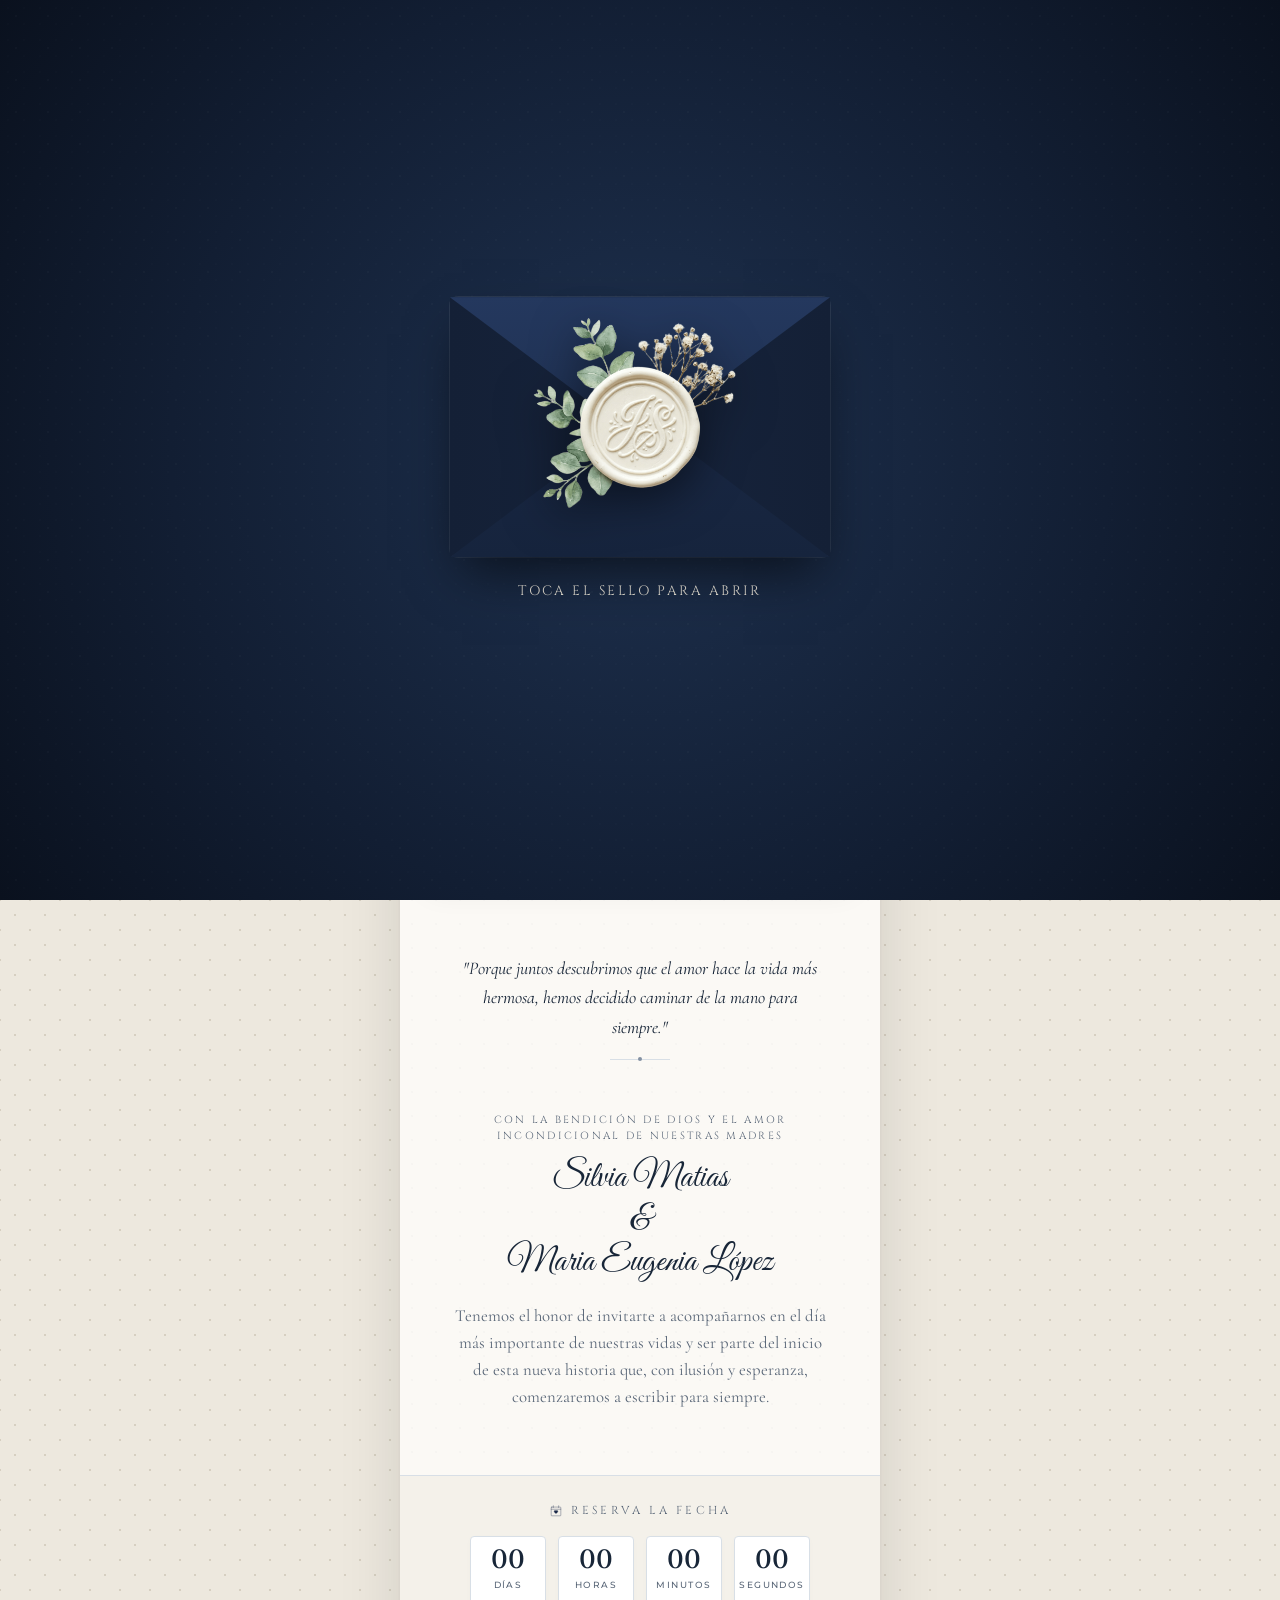
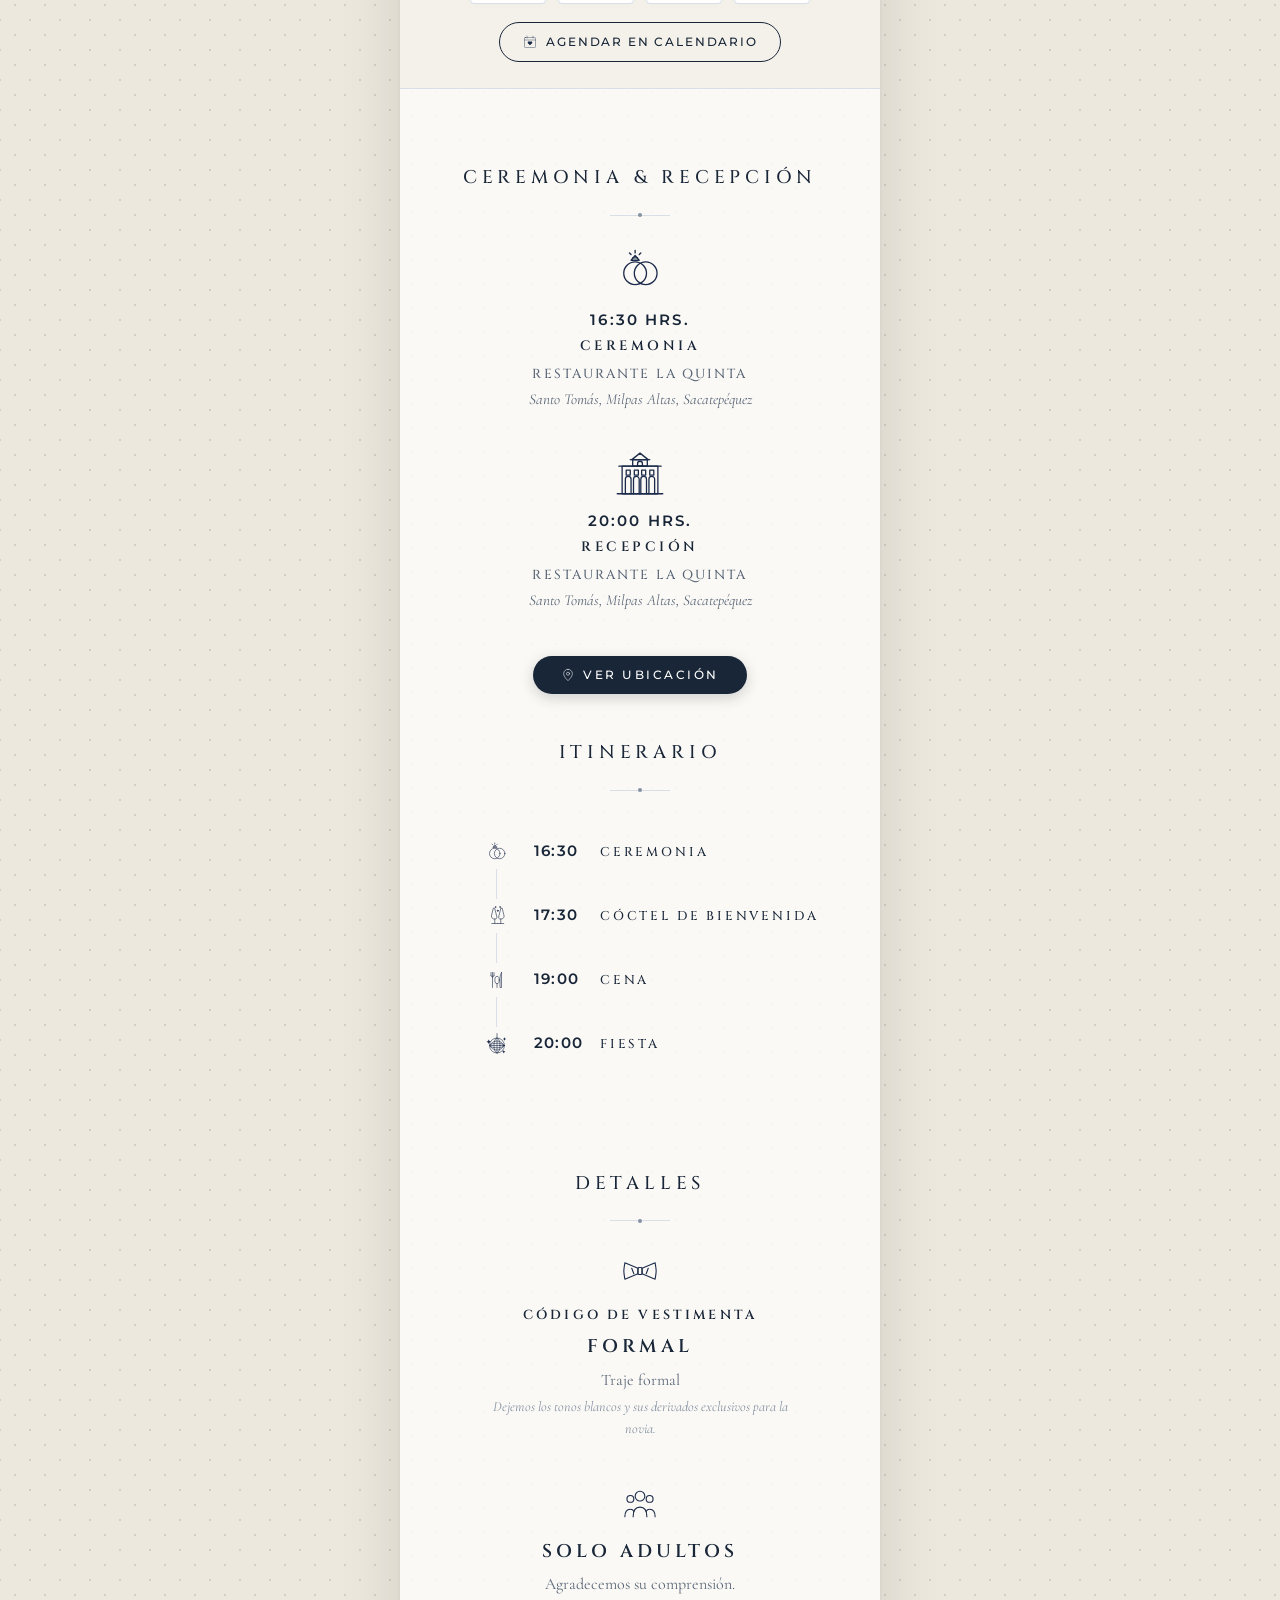
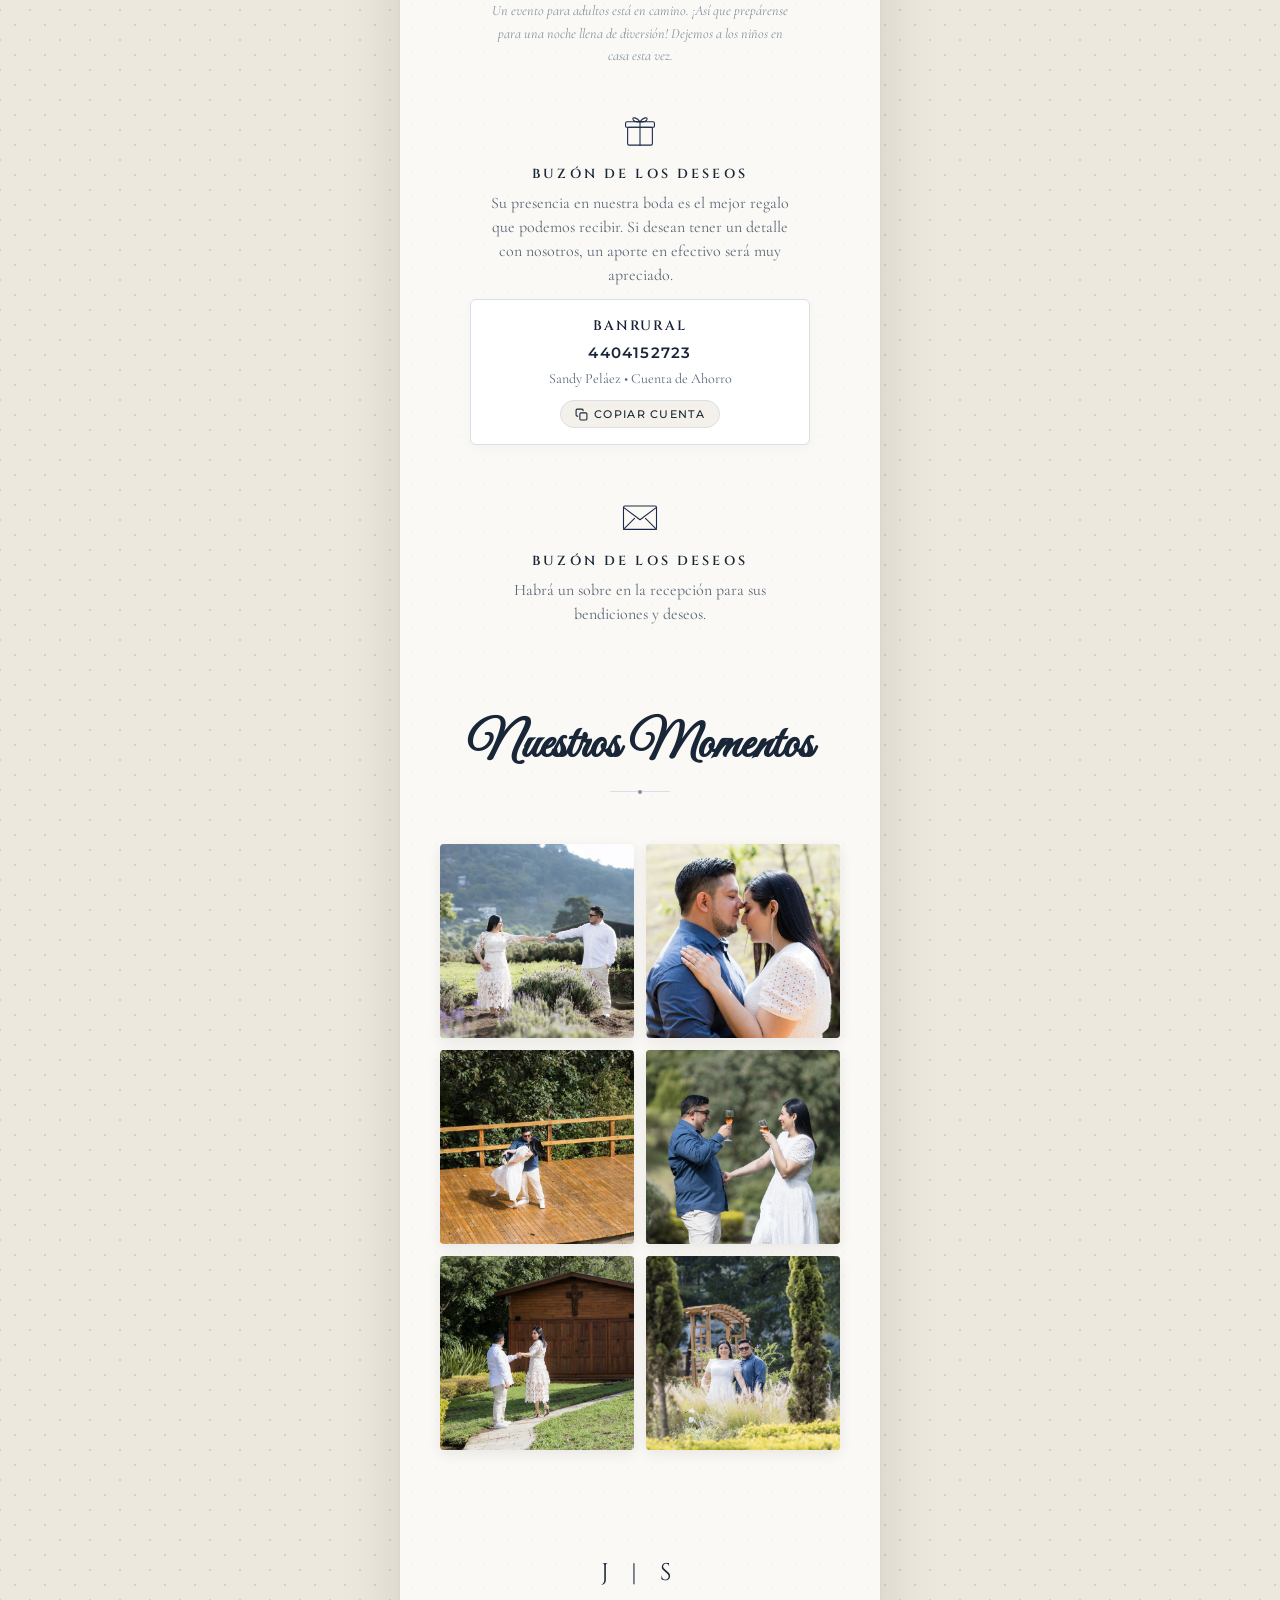
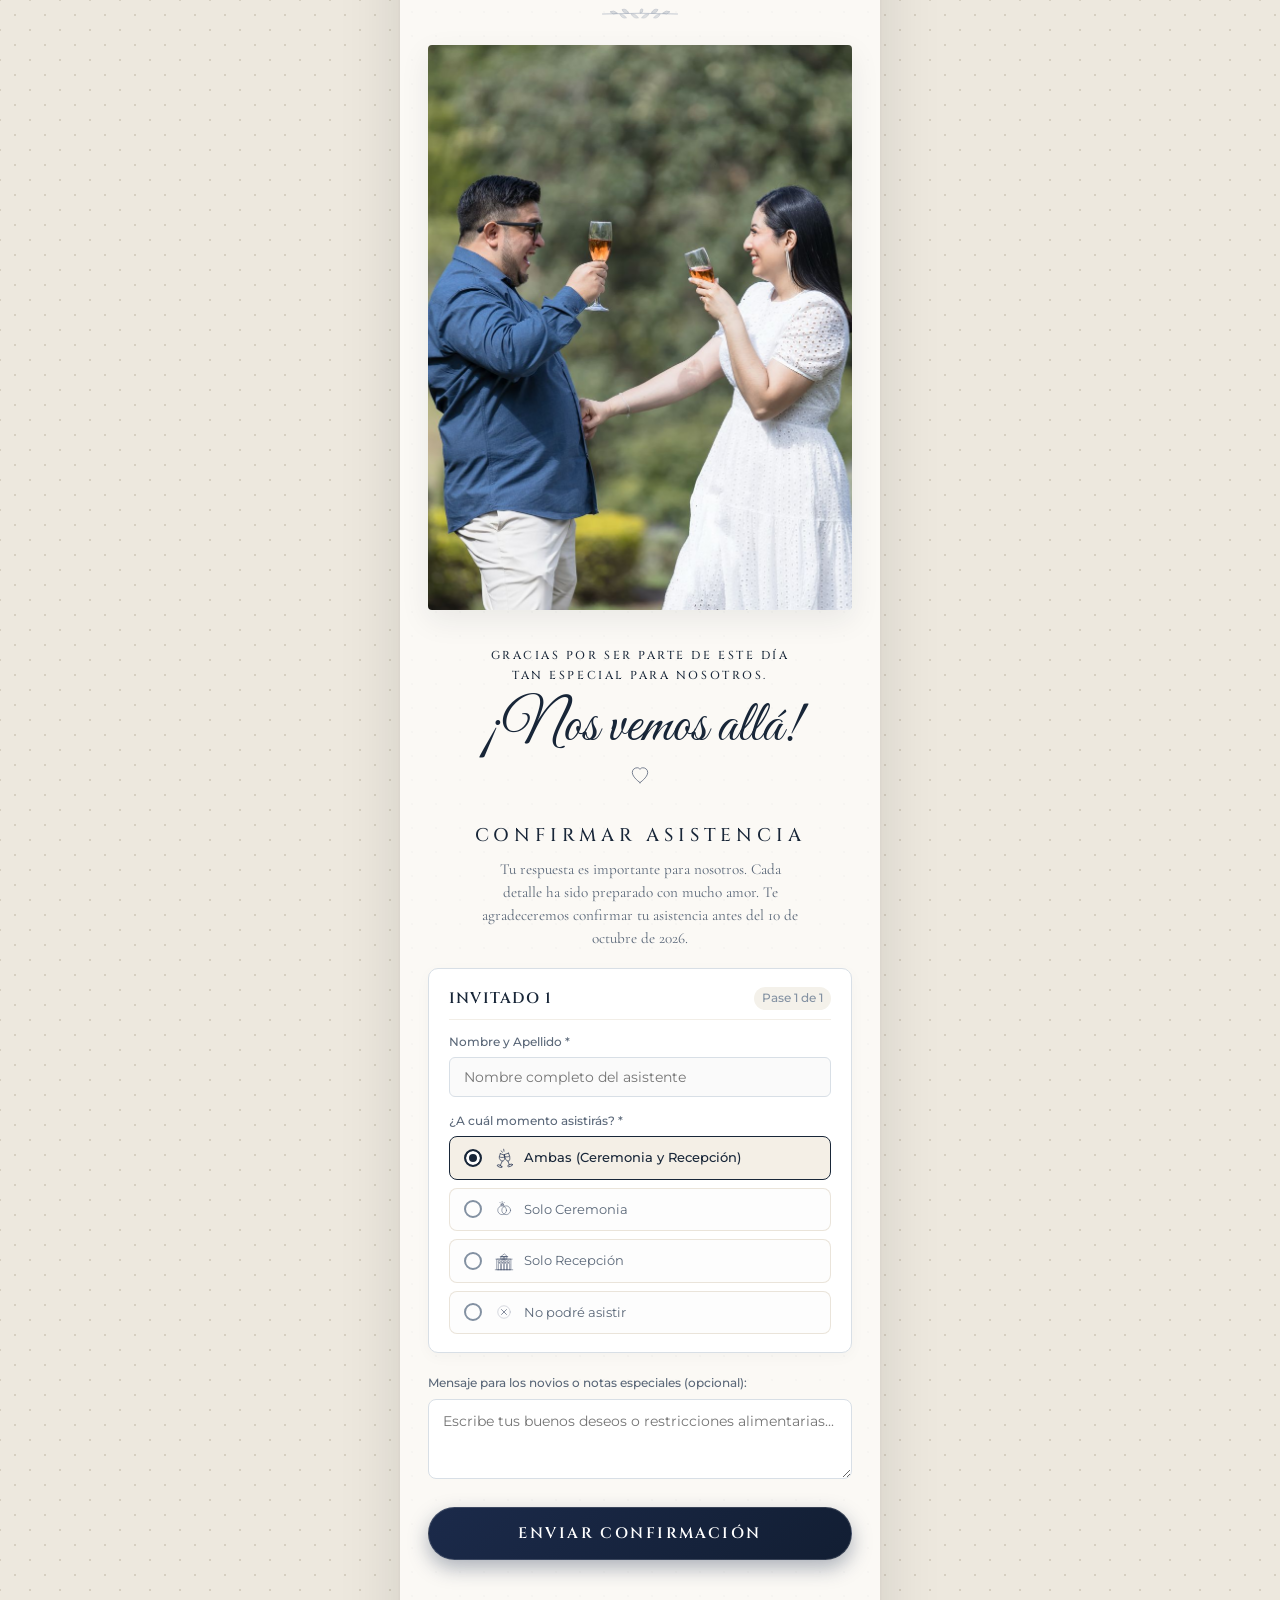
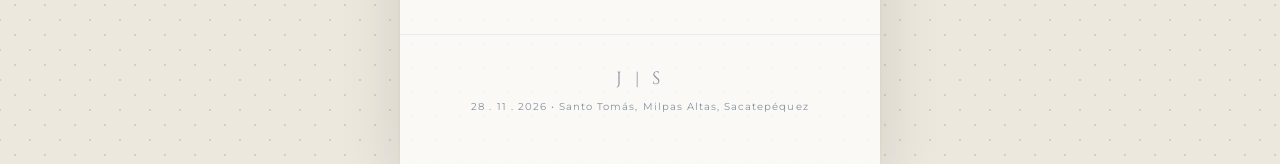
==== index.html @ 76ab0c18 "initial commit" ====
<!DOCTYPE html>
<html lang="es">
<head>
  <meta charset="UTF-8">
  <meta name="viewport" content="width=device-width, initial-scale=1.0, maximum-scale=1.0, user-scalable=no">
  <title id="pageTitle">Boda José & Sandy | 28 de Noviembre 2026</title>
  
  <!-- SEO & OpenGraph Meta Tags -->
  <meta name="description" content="Invitación de boda de José & Sandy. El comienzo de nuestro para siempre. 28 de Noviembre de 2026, Antigua Guatemala.">
  <meta property="og:title" content="Boda José & Sandy 💍">
  <meta property="og:description" content="Tenemos el honor de invitarte a celebrar nuestra boda. 28 de Noviembre de 2026.">
  <meta property="og:image" content="assets/images/couple-hero.jpg" id="ogImage">
  <meta property="og:type" content="website">

  <!-- Favicon -->
  <link rel="icon" href="data:image/svg+xml,<svg xmlns='http://www.w3.org/2000/svg' viewBox='0 0 100 100'><text y='.9em' font-size='90'>💍</text></svg>">

  <!-- Stylesheets -->
  <link rel="stylesheet" href="assets/css/envelope.css">
  <link rel="stylesheet" href="assets/css/style.css">
</head>
<body>

  <!-- =========================================================================
       EXPERIENCIA DE APERTURA: SOBRE DIGITAL Y SELLO DE LACRE INTERACTIVO
       ========================================================================= -->
  <aside id="envelopeOverlay" class="envelope-overlay" aria-label="Sobre digital de invitación" onclick="window.openWeddingEnvelope && window.openWeddingEnvelope(event)">
    <div class="envelope-bg-pattern"></div>
    <div class="envelope-wrapper">
      <div id="envelope" class="envelope" onclick="window.openWeddingEnvelope && window.openWeddingEnvelope(event)">
        <div class="envelope-top-flap"></div>
        <div class="envelope-bottom-flap"></div>
        <div class="envelope-left-flap"></div>
        <div class="envelope-right-flap"></div>

        <!-- Sello de Lacre Oficial "JS" con Follaje y Flores -->
        <button id="waxSealBtn" class="wax-seal-btn" title="Toca el sello para abrir" aria-label="Abrir invitación de boda" onclick="window.openWeddingEnvelope && window.openWeddingEnvelope(event)">
          <img src="assets/images/wax-seal-raw-nobg.png" alt="Sello de Lacre Oficial JS" width="240" height="240">
        </button>
      </div>

      <div class="envelope-hint" onclick="window.openWeddingEnvelope && window.openWeddingEnvelope(event)">
        <span>Toca el sello para abrir</span>
      </div>
    </div>
  </aside>

  <!-- =========================================================================
       CONTENEDOR PRINCIPAL DE LA INVITACIÓN (MOBILE-FIRST)
       ========================================================================= -->
  <main class="invitation-container" id="mainInvitation">

    <!-- Esquinas Botánicas Decorativas -->
    <img src="assets/icons/botanical-corner.svg" class="botanical-corner top-left" alt="" aria-hidden="true">
    <img src="assets/icons/botanical-corner.svg" class="botanical-corner top-right" alt="" aria-hidden="true">

    <!-- =======================================================================
         PANEL 1: PORTADA, NOVIOS Y FECHA (100% FIEL A REFERENCIA)
         ======================================================================= -->
    <header class="invitation-section section-hero">
      
      <!-- Monograma J | S -->
      <div class="monogram-header" id="monogramDisplay">J | S</div>
      
      <!-- Subtítulo Superior -->
      <p class="cover-subtitle" id="coverSubtitleDisplay">EL COMIENZO DE<br>NUESTRO PARA SIEMPRE</p>
      <div class="cover-line"></div>

      <!-- Nombres en Cursiva Marina -->
      <div class="couple-names-wrapper">
        <h1 class="couple-name" id="groomNameDisplay">José</h1>
        <span class="ampersand">&</span>
        <h1 class="couple-name" id="brideNameDisplay">Sandy</h1>
      </div>

      <!-- Texto Nos Casamos -->
      <h2 class="we-are-marrying" id="weAreMarryingDisplay">NOS CASAMOS</h2>

      <!-- Fecha Destacada -->
      <div class="date-block">
        <span class="date-day" id="dateDayDisplay">28</span>
        <span class="date-month" id="dateMonthDisplay">NOVIEMBRE</span>
        <span class="date-year" id="dateYearDisplay">2 0 2 6</span>
      </div>

      <!-- Divisor de Rama Botánica -->
      <img src="assets/icons/botanical-branch-horizontal.svg" class="botanical-branch-divider" alt="" aria-hidden="true">

      <!-- Fotografía de Portada de los Novios -->
      <div class="hero-photo-container">
        <img src="assets/images/couple-hero.jpg" alt="José y Sandy" class="hero-photo-img" id="heroPhoto">
      </div>
    </header>

    <!-- Frase Romántica & Bendición de Madres -->
    <section class="invitation-section quote-box">
      <p class="quote-text" id="openingQuoteDisplay">
        "Porque juntos descubrimos que el amor hace la vida más hermosa, hemos decidido caminar de la mano para siempre."
      </p>
      
      <div class="section-divider">
        <div class="section-divider-dot"></div>
      </div>

      <div class="blessing-section">
        <p class="blessing-intro" id="blessingIntroDisplay">CON LA BENDICIÓN DE DIOS Y EL AMOR INCONDICIONAL DE NUESTRAS MADRES</p>
        <p class="mothers-names" id="mothersDisplay">Silvia Matias<br>&<br>Maria Eugenia López</p>
        <p class="invitation-callout" id="invitationCalloutDisplay">
          Tenemos el honor de invitarte a acompañarnos en el día más importante de nuestras vidas y ser parte del inicio de esta nueva historia que, con ilusión y esperanza, comenzaremos a escribir para siempre.
        </p>
      </div>
    </section>

    <!-- Cuenta Regresiva & Reserva la Fecha -->
    <section class="countdown-container" aria-label="Cuenta regresiva para la boda">
      <div class="countdown-title">
        <img src="assets/icons/calendar.svg" alt="" style="width: 14px; height: 14px;">
        RESERVA LA FECHA
      </div>

      <div class="countdown-grid">
        <div class="countdown-box">
          <span class="countdown-num" id="daysNum">00</span>
          <span class="countdown-label">DÍAS</span>
        </div>
        <div class="countdown-box">
          <span class="countdown-num" id="hoursNum">00</span>
          <span class="countdown-label">HORAS</span>
        </div>
        <div class="countdown-box">
          <span class="countdown-num" id="minsNum">00</span>
          <span class="countdown-label">MINUTOS</span>
        </div>
        <div class="countdown-box">
          <span class="countdown-num" id="secsNum">00</span>
          <span class="countdown-label">SEGUNDOS</span>
        </div>
      </div>

      <!-- Botón para agendar en Google Calendar -->
      <a href="#" id="btnGoogleCalendar" class="btn-calendar" title="Agendar en Google Calendar">
        <img src="assets/icons/calendar.svg" alt=""> AGENDAR EN CALENDARIO
      </a>
    </section>

    <!-- =======================================================================
         PANEL 2: CEREMONIA, RECEPCIÓN E ITINERARIO
         ======================================================================= -->
    <section class="invitation-section" id="ceremonia-recepcion">
      <h2 class="section-title">CEREMONIA & RECEPCIÓN</h2>
      <div class="section-divider">
        <div class="section-divider-dot"></div>
      </div>

      <!-- Bloque Ceremonia -->
      <div class="venue-card">
        <div class="venue-icon-wrapper">
          <img src="assets/icons/rings.svg" alt="Anillos de boda">
        </div>
        <div class="venue-time" id="ceremonyTimeDisplay">15:30 HRS.</div>
        <div class="venue-title">CEREMONIA</div>
        <div class="venue-name" id="ceremonyVenueDisplay">IGLESIA SAN JUAN BAUTISTA</div>
        <div class="venue-city" id="ceremonyCityDisplay">Antigua Guatemala</div>
      </div>

      <!-- Bloque Recepción -->
      <div class="venue-card">
        <div class="venue-icon-wrapper">
          <img src="assets/icons/hacienda.svg" alt="Icono Hacienda">
        </div>
        <div class="venue-time" id="receptionTimeDisplay">20:00 HRS.</div>
        <div class="venue-title">RECEPCIÓN</div>
        <div class="venue-name" id="receptionVenueDisplay">HACIENDA SANTO TOMÁS</div>
        <div class="venue-city" id="receptionCityDisplay">Santo Tomás, Milpas Altas, Sacatepéquez</div>
      </div>

      <!-- Botón Ver Ubicación (Abre selector Waze / Google Maps / Apple Maps) -->
      <button id="btnVerUbicacion" class="btn-pill-navy">
        <svg viewBox="0 0 64 64" fill="none" stroke="currentColor" stroke-width="2.5" stroke-linecap="round" stroke-linejoin="round">
          <path d="M32 6 C20.95 6 12 14.95 12 26 C12 39.5 32 58 32 58 C32 58 52 39.5 52 26 C52 14.95 43.05 6 32 6 Z"/>
          <circle cx="32" cy="26" r="7"/>
        </svg>
        VER UBICACIÓN
      </button>

      <!-- Subsección Itinerario -->
      <h2 class="section-title">ITINERARIO</h2>
      <div class="section-divider">
        <div class="section-divider-dot"></div>
      </div>

      <!-- Línea de tiempo vertical -->
      <div class="timeline-container" id="timelineContainer">
        <div class="timeline-line"></div>

        <div class="timeline-item">
          <div class="timeline-icon-box">
            <img src="assets/icons/rings.svg" alt="Anillos">
          </div>
          <div class="timeline-content">
            <span class="timeline-time">15:30</span>
            <span class="timeline-title">CEREMONIA</span>
          </div>
        </div>

        <div class="timeline-item">
          <div class="timeline-icon-box">
            <img src="assets/icons/cocktail.svg" alt="Cóctel">
          </div>
          <div class="timeline-content">
            <span class="timeline-time">17:00</span>
            <span class="timeline-title">CÓCTEL DE BIENVENIDA</span>
          </div>
        </div>

        <div class="timeline-item">
          <div class="timeline-icon-box">
            <img src="assets/icons/dinner.svg" alt="Cena">
          </div>
          <div class="timeline-content">
            <span class="timeline-time">20:00</span>
            <span class="timeline-title">CENA</span>
          </div>
        </div>

        <div class="timeline-item">
          <div class="timeline-icon-box">
            <img src="assets/icons/celebration.svg" alt="Celebración">
          </div>
          <div class="timeline-content">
            <span class="timeline-time">23:00</span>
            <span class="timeline-title">CELEBRACIÓN</span>
          </div>
        </div>
      </div>
    </section>

    <!-- =======================================================================
         PANEL 3: DETALLES DEL EVENTO (DRESS CODE, REGALOS, CUENTAS)
         ======================================================================= -->
    <section class="invitation-section" id="detalles">
      <h2 class="section-title">DETALLES</h2>
      <div class="section-divider">
        <div class="section-divider-dot"></div>
      </div>

      <!-- Código de Vestimenta -->
      <div class="detail-item">
        <div class="detail-icon-box">
          <img src="assets/icons/bowtie.svg" alt="Corbatín">
        </div>
        <div class="detail-title">CÓDIGO DE VESTIMENTA</div>
        <div class="detail-highlight" id="dressCodeTypeDisplay">FORMAL</div>
        <div class="detail-text" id="dressCodeSubtitleDisplay">Traje formal</div>
        <div class="detail-note" id="dressCodeNoteDisplay">Dejemos los tonos blancos y sus derivados exclusivos para la novia.</div>
      </div>

      <!-- Regla de Adultos -->
      <div class="detail-item">
        <div class="detail-icon-box">
          <img src="assets/icons/adults.svg" alt="Adultos">
        </div>
        <div class="detail-highlight" id="adultsTitleDisplay">ADULTOS SOLAMENTE</div>
        <div class="detail-text" id="adultsSubtitleDisplay">Agradecemos su comprensión.</div>
        <div class="detail-note" id="adultsNoteDisplay">Un evento para adultos está en camino. ¡Así que prepárense para una noche llena de diversión! Dejemos a los niños en casa esta vez.</div>
      </div>

      <!-- Mesa de Regalos / Lluvia de Sobres -->
      <div class="detail-item">
        <div class="detail-icon-box">
          <img src="assets/icons/gift.svg" alt="Regalo">
        </div>
        <div class="detail-title" id="giftsTitleDisplay">MESA DE REGALOS</div>
        <div class="detail-text" id="giftsDescDisplay">
          Su presencia es el mejor regalo, pero si desean tener un detalle con nosotros, agradeceremos su contribución a nuestra mesa de regalos o transferencia bancaria:
        </div>

        <!-- Cuentas Bancarias con Botón 1-Clic Copiar -->
        <div class="bank-cards-grid" id="bankCardsGrid">
          <!-- Banrural -->
          <div class="bank-card">
            <div class="bank-name">BANRURAL</div>
            <div class="bank-account-num">4404152723</div>
            <div class="bank-holder">Sandy Peláez • Cuenta de Ahorro</div>
            <button class="btn-copy-account" data-account="4404152723">
              <svg viewBox="0 0 24 24" fill="none" stroke="currentColor" stroke-width="2" stroke-linecap="round" stroke-linejoin="round">
                <rect x="9" y="9" width="13" height="13" rx="2" ry="2"></rect>
                <path d="M5 15H4a2 2 0 0 1-2-2V4a2 2 0 0 1 2-2h9a2 2 0 0 1 2 2v1"></path>
              </svg>
              Copiar Cuenta
            </button>
          </div>

          <!-- Banco Industrial -->
          <div class="bank-card">
            <div class="bank-name">BANCO INDUSTRIAL</div>
            <div class="bank-account-num">123-456789-0</div>
            <div class="bank-holder">José Alberto Herrera • Cuenta Monetaria</div>
            <button class="btn-copy-account" data-account="1234567890">
              <svg viewBox="0 0 24 24" fill="none" stroke="currentColor" stroke-width="2" stroke-linecap="round" stroke-linejoin="round">
                <rect x="9" y="9" width="13" height="13" rx="2" ry="2"></rect>
                <path d="M5 15H4a2 2 0 0 1-2-2V4a2 2 0 0 1 2-2h9a2 2 0 0 1 2 2v1"></path>
              </svg>
              Copiar Cuenta
            </button>
          </div>
        </div>
      </div>

      <!-- Sobre de Deseos -->
      <div class="detail-item" style="margin-top: 10px;">
        <div class="detail-icon-box">
          <img src="assets/icons/envelope.svg" alt="Sobre">
        </div>
        <div class="detail-title" id="wishesTitleDisplay">SOBRE DE DESEOS</div>
        <div class="detail-text" id="wishesDescDisplay">Habrá un sobre en recepción para sus bendiciones y deseos.</div>
      </div>
    </section>

    <!-- =======================================================================
         GALERÍA DE FOTOS ("NUESTROS MOMENTOS")
         ======================================================================= -->
    <section class="invitation-section gallery-section">
      <h2 class="gallery-title-script">Nuestros Momentos</h2>
      <div class="section-divider">
        <div class="section-divider-dot"></div>
      </div>

      <!-- Grid de Galería -->
      <div class="gallery-grid" id="galleryGrid">
        <div class="gallery-item">
          <img src="assets/images/gallery-1.jpg" alt="Anillos de boda" data-caption="Nuestra promesa de amor">
        </div>
        <div class="gallery-item">
          <img src="assets/images/gallery-2.jpg" alt="Momentos felices" data-caption="Caminando juntos siempre">
        </div>
      </div>
    </section>

    <!-- =======================================================================
         PANEL 4: FOTO FINAL, CIERRE & CONFIRMACIÓN (RSVP)
         ======================================================================= -->
    <section class="invitation-section" id="confirmacion">
      
      <!-- Monograma Cierre -->
      <div class="closing-monogram" id="closingMonogramDisplay">J | S</div>
      <img src="assets/icons/botanical-branch-horizontal.svg" class="botanical-branch-divider" alt="" aria-hidden="true" style="margin-top: 4px; margin-bottom: 20px;">

      <!-- Fotografía de los Novios Caminando -->
      <div class="closing-photo-container">
        <img src="assets/images/couple-closing.jpg" alt="José & Sandy de la mano" class="closing-photo-img" id="closingPhoto">
      </div>

      <!-- Texto de Agradecimiento -->
      <p class="closing-thanks-text" id="closingThanksDisplay">
        GRACIAS POR SER PARTE DE ESTE DÍA TAN ESPECIAL PARA NOSOTROS.
      </p>

      <!-- Frase ¡Nos vemos allí! en script -->
      <div class="see-you-there-script" id="seeYouThereDisplay">¡Nos vemos allí!</div>

      <!-- Corazón sutil -->
      <img src="assets/icons/heart.svg" class="closing-heart" alt="Corazón" aria-hidden="true">

      <!-- Badge de Pases Asignados (si la URL contiene ?pases=X) -->
      <div id="passesBadgeBox" class="passes-badge-container" style="display: none;">
        <div class="passes-badge-pill" id="passesDisplay">INVITACIÓN PARA 2 PERSONAS</div>
      </div>

      <!-- Título de Confirmación -->
      <h2 class="section-title" style="margin-bottom: 8px;">CONFIRMAR ASISTENCIA</h2>
      <p class="detail-text" id="rsvpSubtitleDisplay" style="margin-bottom: 18px; font-size: 0.95rem;">
        Te agradeceremos confirmar tu asistencia antes del <strong>10 de octubre de 2026</strong>.
      </p>

      <!-- Formulario Dinámico de Confirmación (RSVP) -->
      <form id="rsvpForm" class="rsvp-form" novalidate>
        
        <!-- Lista dinámica de asistentes por pase -->
        <div id="rsvpAttendeesContainer" class="rsvp-attendees-container">
          <!-- Se llena dinámicamente con app.js -->
        </div>

        <!-- Campo opcional de mensaje / notas especiales -->
        <div class="rsvp-field-group">
          <label for="rsvpMessageInput" class="rsvp-field-label">Mensaje para los novios o notas especiales (opcional):</label>
          <textarea id="rsvpMessageInput" class="rsvp-textarea" rows="3" placeholder="Escribe tus buenos deseos o restricciones alimentarias..."></textarea>
        </div>

        <!-- Botón de Envío -->
        <button type="submit" id="btnSubmitRsvp" class="btn-submit-rsvp">
          <span class="btn-text">ENVIAR CONFIRMACIÓN</span>
          <span class="btn-spinner" style="display: none;">
            <svg class="spinner-icon" viewBox="0 0 24 24" fill="none" stroke="currentColor" stroke-width="3" stroke-linecap="round"><circle cx="12" cy="12" r="10" stroke-dasharray="32"/></svg>
            Enviando...
          </span>
        </button>

        <!-- Feedback / Estado de Confirmación -->
        <div id="rsvpStatusAlert" class="rsvp-status-alert" style="display: none;"></div>
      </form>
    </section>

    <!-- Pie de Página -->
    <footer class="invitation-footer">
      <div class="footer-monogram" id="footerMonogram">J | S</div>
      <p class="footer-credits" id="footerCredits">28 . 11 . 2026 • ANTIGUA GUATEMALA</p>
    </footer>

    <!-- Esquinas Botánicas Inferiores -->
    <img src="assets/icons/botanical-corner.svg" class="botanical-corner bottom-left" alt="" aria-hidden="true">
    <img src="assets/icons/botanical-corner.svg" class="botanical-corner bottom-right" alt="" aria-hidden="true">
  </main>

  <!-- =========================================================================
       BOTÓN FLOTANTE DE MÚSICA AMBIENTAL
       ========================================================================= -->
  <button id="floatingMusicBtn" class="floating-music-control" title="Música ambiental" aria-label="Controlar música de fondo">
    <svg viewBox="0 0 24 24" fill="none" stroke="currentColor" stroke-width="2" stroke-linecap="round" stroke-linejoin="round">
      <path d="M9 18V5l12-2v13"></path>
      <circle cx="6" cy="18" r="3"></circle>
      <circle cx="18" cy="16" r="3"></circle>
    </svg>
  </button>

  <!-- =========================================================================
       MODAL DE UBICACIÓN (WAZE / GOOGLE MAPS / APPLE MAPS)
       ========================================================================= -->
  <div id="locationModal" class="modal-overlay" aria-hidden="true" role="dialog">
    <div class="modal-card">
      <button class="modal-close-btn" id="modalCloseBtn" aria-label="Cerrar modal">&times;</button>
      <h3 class="modal-title">CÓMO LLEGAR</h3>
      <p class="modal-subtitle" id="modalLocationSubtitle">Hacienda Santo Tomás, Milpas Altas</p>
      
      <div class="map-options-list">
        <a href="https://waze.com/ul?q=Hacienda+Santo+Tomas+Milpas+Altas+Sacatepequez&navigate=yes" target="_blank" rel="noopener noreferrer" id="modalWazeBtn" class="btn-map-option">
          <img src="assets/icons/waze.svg" alt="Waze">
          <span>Abrir en Waze</span>
        </a>
        <a href="https://maps.google.com/?q=Hacienda+Santo+Tomas+Milpas+Altas" target="_blank" rel="noopener noreferrer" id="modalGoogleBtn" class="btn-map-option">
          <img src="assets/icons/google-maps.svg" alt="Google Maps">
          <span>Abrir en Google Maps</span>
        </a>
        <a href="https://maps.apple.com/?q=Hacienda+Santo+Tomas+Milpas+Altas" target="_blank" rel="noopener noreferrer" id="modalAppleBtn" class="btn-map-option">
          <img src="assets/icons/map-pin.svg" alt="Apple Maps">
          <span>Abrir en Apple Maps</span>
        </a>
      </div>
    </div>
  </div>

  <!-- =========================================================================
       MODAL LIGHTBOX PARA FOTOS
       ========================================================================= -->
  <div id="galleryLightbox" class="lightbox-overlay" aria-hidden="true" role="dialog">
    <button class="lightbox-close" id="lightboxClose" aria-label="Cerrar foto">&times;</button>
    <div class="lightbox-img-wrapper">
      <img src="" alt="" id="lightboxImg" class="lightbox-img">
      <p id="lightboxCaption" class="lightbox-caption"></p>
    </div>
  </div>

  <!-- Standard Script Tag -->
  <script src="assets/js/app.js"></script>
</body>
</html>
---- assets/css/envelope.css ----
/* ==========================================================================
   ENVELOPE OPENING EXPERIENCE & WAX SEAL ANIMATION
   ========================================================================== */

.envelope-overlay {
  position: fixed;
  top: 0;
  left: 0;
  width: 100vw;
  height: 100vh;
  height: 100dvh;
  background: radial-gradient(circle at center, #1e314f 0%, #121e33 60%, #0a111e 100%);
  z-index: 9999;
  display: flex;
  flex-direction: column;
  align-items: center;
  justify-content: center;
  padding: 20px;
  box-sizing: border-box;
  transition: opacity 0.9s cubic-bezier(0.4, 0, 0.2, 1), visibility 0.9s ease;
  overflow: hidden;
}

.envelope-overlay.opened {
  opacity: 0;
  visibility: hidden;
  pointer-events: none;
}

/* Background subtle luxury particles or botanical shadows */
.envelope-bg-pattern {
  position: absolute;
  width: 100%;
  height: 100%;
  background-image: 
    radial-gradient(rgba(255, 255, 255, 0.04) 1px, transparent 1px),
    radial-gradient(rgba(255, 255, 255, 0.02) 1px, transparent 1px);
  background-size: 32px 32px, 16px 16px;
  background-position: 0 0, 16px 16px;
  opacity: 0.6;
  pointer-events: none;
}

/* Envelope Body */
.envelope-wrapper {
  position: relative;
  width: 100%;
  max-width: 380px;
  height: 480px;
  perspective: 1200px;
  display: flex;
  flex-direction: column;
  align-items: center;
  justify-content: center;
}

.envelope {
  position: relative;
  width: 100%;
  height: 260px;
  background: linear-gradient(145deg, #1b2a4a, #131f36);
  border-radius: 8px;
  box-shadow: 
    0 25px 50px -12px rgba(0, 0, 0, 0.6),
    0 0 0 1px rgba(255, 255, 255, 0.08);
  display: flex;
  align-items: center;
  justify-content: center;
  transition: transform 0.8s cubic-bezier(0.34, 1.56, 0.64, 1);
}

/* Envelope Flaps (Triangle folds) */
.envelope-top-flap,
.envelope-bottom-flap,
.envelope-left-flap,
.envelope-right-flap {
  pointer-events: none;
}

.envelope-top-flap {
  position: absolute;
  top: 0;
  left: 0;
  width: 100%;
  height: 100%;
  clip-path: polygon(0 0, 50% 55%, 100% 0);
  background: linear-gradient(180deg, #24385e 0%, #1a2a47 100%);
  transform-origin: top center;
  transition: transform 0.8s cubic-bezier(0.4, 0, 0.2, 1);
  z-index: 4;
  box-shadow: 0 4px 15px rgba(0, 0, 0, 0.2);
}

.envelope-bottom-flap {
  position: absolute;
  bottom: 0;
  left: 0;
  width: 100%;
  height: 100%;
  clip-path: polygon(0 100%, 50% 45%, 100% 100%);
  background: linear-gradient(0deg, #16243d 0%, #1c2b4a 100%);
  z-index: 3;
}

.envelope-left-flap {
  position: absolute;
  top: 0;
  left: 0;
  width: 100%;
  height: 100%;
  clip-path: polygon(0 0, 50% 50%, 0 100%);
  background: linear-gradient(90deg, #142036 0%, #192742 100%);
  z-index: 2;
}

.envelope-right-flap {
  position: absolute;
  top: 0;
  right: 0;
  width: 100%;
  height: 100%;
  clip-path: polygon(100% 0, 50% 50%, 100% 100%);
  background: linear-gradient(270deg, #142036 0%, #192742 100%);
  z-index: 2;
}

/* Wax Seal Button with Official Monogram (Unclipped & Pure Transparent Background) */
.wax-seal-btn {
  position: absolute;
  top: 50%;
  left: 50%;
  transform: translate(-50%, -50%);
  z-index: 20;
  width: 270px;
  height: 270px;
  max-width: 88vw;
  max-height: 88vw;
  background: none;
  border: none;
  padding: 0;
  cursor: pointer;
  outline: none;
  pointer-events: auto;
  transition: transform 0.35s cubic-bezier(0.34, 1.56, 0.64, 1), filter 0.35s ease;
  -webkit-tap-highlight-color: transparent;
  animation: sealPulse 3s ease-in-out infinite;
  display: flex;
  align-items: center;
  justify-content: center;
}

.wax-seal-btn:hover {
  transform: translate(-50%, -50%) scale(1.05);
  filter: brightness(1.03);
}

.wax-seal-btn:active {
  transform: translate(-50%, -50%) scale(0.96);
}

.wax-seal-btn img {
  width: 100%;
  height: 100%;
  object-fit: contain;
  filter: drop-shadow(0 12px 22px rgba(0, 0, 0, 0.5));
  display: block;
}

/* Floating helper hint */
.envelope-hint {
  margin-top: 24px;
  text-align: center;
  color: #e4ddcf;
  font-family: 'Cinzel', 'Cormorant Garamond', 'Playfair Display', serif;
  font-size: 0.85rem;
  letter-spacing: 0.18em;
  text-transform: uppercase;
  opacity: 0.9;
  animation: fadeInOut 2.4s ease-in-out infinite;
  display: flex;
  flex-direction: column;
  align-items: center;
  gap: 8px;
  cursor: pointer;
}

.envelope-hint .guest-welcome {
  font-family: 'Montserrat', sans-serif;
  font-size: 0.8rem;
  color: #c5d3e8;
  letter-spacing: 0.08em;
  font-weight: 300;
  text-transform: none;
}

.envelope-hint .guest-name-badge {
  color: #ffffff;
  font-weight: 600;
  font-size: 0.95rem;
  font-family: 'Playfair Display', 'Cormorant Garamond', serif;
  display: block;
  margin-bottom: 4px;
}

/* Animations */
@keyframes sealPulse {
  0% {
    transform: translate(-50%, -50%) scale(1);
  }
  50% {
    transform: translate(-50%, -50%) scale(1.045);
  }
  100% {
    transform: translate(-50%, -50%) scale(1);
  }
}

@keyframes fadeInOut {
  0%, 100% { opacity: 0.65; transform: translateY(0); }
  50% { opacity: 1; transform: translateY(-2px); }
}

/* Envelope Opening Animation Triggered via JS */
.envelope.opening .envelope-top-flap {
  transform: rotateX(180deg);
  z-index: 1;
}

.envelope.opening .wax-seal-btn {
  transform: translate(-50%, -80%) scale(0.6);
  opacity: 0;
  transition: all 0.5s ease-out;
}
---- assets/css/style.css ----
/* ==========================================================================
   WEDDING INVITATION - JOSÉ & SANDY
   100% Reference Faithful Design System & Mobile First Stylesheet
   ========================================================================== */

@import url('https://fonts.googleapis.com/css2?family=Alex+Brush&family=Cinzel:wght@400;500;600;700&family=Cormorant+Garamond:ital,wght@0,300;0,400;0,500;0,600;1,400;1,500&family=Great+Vibes&family=Montserrat:wght@300;400;500;600&family=Pinyon+Script&display=swap');

:root {
  /* Color Palette matching the reference image */
  --bg-primary: #FBF9F5;
  --bg-card: #FFFFFF;
  --bg-tint: #F4F1EA;
  --color-navy: #182638;
  --color-navy-dark: #101B2B;
  --color-navy-light: #2A3D59;
  --color-slate: #5A6778;
  --color-slate-light: #8391A2;
  --color-border: #D8DFE6;
  --color-border-subtle: #E8ECEF;
  --color-gold-accent: #C5A880;
  --color-green-botanical: #768375;
  
  /* Typography Variables */
  --font-script: 'Great Vibes', 'Alex Brush', cursive;
  --font-serif-title: 'Cinzel', 'Cormorant Garamond', Georgia, serif;
  --font-serif-body: 'Cormorant Garamond', Garamond, Georgia, serif;
  --font-sans: 'Montserrat', -apple-system, BlinkMacSystemFont, 'Segoe UI', Roboto, sans-serif;
  
  /* Layout */
  --container-max-width: 480px;
  --section-spacing: 54px;
}

/* Reset & Base Setup */
*, *::before, *::after {
  box-sizing: border-box;
  margin: 0;
  padding: 0;
}

html {
  font-size: 16px;
  scroll-behavior: smooth;
  -webkit-text-size-adjust: 100%;
}

body {
  background-color: #EDE8DE;
  background-image: 
    radial-gradient(#D6CFC1 0.75px, transparent 0.75px),
    radial-gradient(#D6CFC1 0.75px, #EDE8DE 0.75px);
  background-size: 30px 30px;
  background-position: 0 0, 15px 15px;
  color: var(--color-navy);
  font-family: var(--font-sans);
  line-height: 1.6;
  min-height: 100vh;
  display: flex;
  justify-content: center;
  align-items: flex-start;
  padding: 0;
  margin: 0;
  overflow-x: hidden;
}

/* Main Mobile-First Wrapper */
.invitation-container {
  width: 100%;
  max-width: var(--container-max-width);
  background-color: var(--bg-primary);
  background-image: 
    radial-gradient(rgba(24, 38, 56, 0.02) 1px, transparent 0);
  background-size: 24px 24px;
  min-height: 100vh;
  position: relative;
  box-shadow: 0 20px 60px rgba(0, 0, 0, 0.12), 0 1px 3px rgba(0, 0, 0, 0.05);
  overflow: hidden;
}

/* Botanical Corner Decorations */
.botanical-corner {
  position: absolute;
  width: 130px;
  height: 156px;
  pointer-events: none;
  z-index: 1;
  opacity: 0.85;
}

.botanical-corner.top-left {
  top: 0;
  left: 0;
  transform-origin: top left;
}

.botanical-corner.top-right {
  top: 0;
  right: 0;
  transform: scaleX(-1);
  transform-origin: top right;
}

.botanical-corner.bottom-left {
  bottom: 0;
  left: 0;
  transform: scaleY(-1);
  transform-origin: bottom left;
}

.botanical-corner.bottom-right {
  bottom: 0;
  right: 0;
  transform: scale(-1, -1);
  transform-origin: bottom right;
}

.botanical-side-right {
  position: absolute;
  right: 0;
  top: 36%;
  width: 110px;
  height: 160px;
  pointer-events: none;
  opacity: 0.75;
  transform: scaleX(-1);
  z-index: 1;
}

.botanical-side-left {
  position: absolute;
  left: 0;
  top: 68%;
  width: 110px;
  height: 160px;
  pointer-events: none;
  opacity: 0.75;
  z-index: 1;
}

/* Shared Section Styling */
.invitation-section {
  position: relative;
  z-index: 2;
  padding: var(--section-spacing) 28px;
  text-align: center;
  display: flex;
  flex-direction: column;
  align-items: center;
}

.section-divider {
  width: 60px;
  height: 1px;
  background: var(--color-border);
  margin: 16px auto 28px auto;
  position: relative;
}

.section-divider-dot {
  width: 4px;
  height: 4px;
  border-radius: 50%;
  background: var(--color-slate-light);
  position: absolute;
  top: -1.5px;
  left: 50%;
  transform: translateX(-50%);
}

.section-title {
  font-family: var(--font-serif-title);
  font-size: 1.15rem;
  font-weight: 500;
  letter-spacing: 0.26em;
  text-transform: uppercase;
  color: var(--color-navy);
  margin-bottom: 6px;
}

/* ==========================================================================
   PANEL 1: PORTADA & NOVIOS
   ========================================================================== */

.section-hero {
  padding-top: 48px;
  padding-bottom: 36px;
}

.monogram-header {
  font-family: var(--font-serif-title);
  font-size: 1.6rem;
  font-weight: 500;
  letter-spacing: 0.35em;
  color: var(--color-navy);
  margin-bottom: 24px;
}

.cover-subtitle {
  font-family: var(--font-serif-title);
  font-size: 0.68rem;
  font-weight: 500;
  letter-spacing: 0.28em;
  text-transform: uppercase;
  color: var(--color-navy);
  margin-bottom: 12px;
}

.cover-line {
  width: 48px;
  height: 1px;
  background-color: var(--color-border);
  margin: 0 auto 28px auto;
}

.couple-names-wrapper {
  margin-bottom: 24px;
}

.couple-name {
  font-family: var(--font-script);
  font-size: 4.6rem;
  line-height: 0.95;
  color: var(--color-navy);
  font-weight: 400;
  letter-spacing: 0.01em;
  display: block;
}

.ampersand {
  font-family: var(--font-serif-body);
  font-style: italic;
  font-size: 1.5rem;
  color: var(--color-slate);
  display: block;
  margin: -6px 0 -4px 0;
}

.we-are-marrying {
  font-family: var(--font-serif-title);
  font-size: 0.78rem;
  letter-spacing: 0.32em;
  text-transform: uppercase;
  color: var(--color-navy);
  margin-bottom: 22px;
  font-weight: 500;
}

.date-block {
  display: flex;
  flex-direction: column;
  align-items: center;
  margin-bottom: 20px;
}

.date-day {
  font-family: var(--font-serif-title);
  font-size: 3.1rem;
  font-weight: 400;
  line-height: 1;
  color: var(--color-navy);
  letter-spacing: 0.05em;
  margin-bottom: 4px;
}

.date-month {
  font-family: var(--font-serif-title);
  font-size: 0.85rem;
  font-weight: 500;
  letter-spacing: 0.32em;
  text-transform: uppercase;
  color: var(--color-navy);
  margin-bottom: 4px;
}

.date-year {
  font-family: var(--font-serif-title);
  font-size: 0.95rem;
  font-weight: 400;
  letter-spacing: 0.42em;
  color: var(--color-navy);
}

.botanical-branch-divider {
  width: 90px;
  height: 22px;
  margin: 14px auto 26px auto;
  opacity: 0.8;
}

/* Hero Couple Photo Frame */
.hero-photo-container {
  width: 100%;
  position: relative;
  margin-top: 6px;
  overflow: hidden;
  border-radius: 4px;
  box-shadow: 0 10px 30px rgba(24, 38, 56, 0.08);
}

.hero-photo-img {
  width: 100%;
  height: auto;
  aspect-ratio: 3 / 2;
  object-fit: cover;
  display: block;
}

/* Romantic Quote Box */
.quote-box {
  padding: 38px 24px 20px 24px;
  text-align: center;
}

.quote-text {
  font-family: var(--font-serif-body);
  font-style: italic;
  font-size: 1.12rem;
  line-height: 1.65;
  color: var(--color-navy);
  max-width: 360px;
  margin: 0 auto;
}

/* Blessing & Parents Section */
.blessing-section {
  padding: 24px 24px 34px 24px;
  text-align: center;
}

.blessing-intro {
  font-family: var(--font-serif-title);
  font-size: 0.65rem;
  letter-spacing: 0.22em;
  text-transform: uppercase;
  color: var(--color-slate);
  margin-bottom: 12px;
  line-height: 1.6;
}

.mothers-names {
  font-family: var(--font-script);
  font-size: 2.2rem;
  color: var(--color-navy);
  margin-bottom: 20px;
  line-height: 1.2;
}

.invitation-callout {
  font-family: var(--font-serif-body);
  font-size: 1.05rem;
  line-height: 1.6;
  color: var(--color-slate);
  max-width: 380px;
  margin: 0 auto;
}

/* Countdown & Save The Date Bar */
.countdown-container {
  width: 100%;
  background: var(--bg-tint);
  border-top: 1px solid var(--color-border);
  border-bottom: 1px solid var(--color-border);
  padding: 26px 20px;
  margin: 10px 0 20px 0;
  display: flex;
  flex-direction: column;
  align-items: center;
}

.countdown-title {
  font-family: var(--font-serif-title);
  font-size: 0.72rem;
  letter-spacing: 0.28em;
  text-transform: uppercase;
  color: var(--color-slate);
  margin-bottom: 16px;
  display: flex;
  align-items: center;
  gap: 8px;
}

.countdown-grid {
  display: grid;
  grid-template-columns: repeat(4, 1fr);
  gap: 12px;
  width: 100%;
  max-width: 340px;
  margin-bottom: 18px;
}

.countdown-box {
  background: #FFFFFF;
  border: 1px solid var(--color-border);
  border-radius: 4px;
  padding: 10px 4px;
  text-align: center;
  box-shadow: 0 2px 6px rgba(0, 0, 0, 0.02);
}

.countdown-num {
  font-family: var(--font-serif-title);
  font-size: 1.65rem;
  font-weight: 600;
  line-height: 1;
  color: var(--color-navy);
  display: block;
}

.countdown-label {
  font-family: var(--font-sans);
  font-size: 0.58rem;
  font-weight: 500;
  letter-spacing: 0.16em;
  text-transform: uppercase;
  color: var(--color-slate);
  margin-top: 4px;
  display: block;
}

.btn-calendar {
  display: inline-flex;
  align-items: center;
  justify-content: center;
  gap: 8px;
  background-color: transparent;
  border: 1px solid var(--color-navy);
  color: var(--color-navy);
  font-family: var(--font-sans);
  font-size: 0.72rem;
  font-weight: 500;
  letter-spacing: 0.16em;
  text-transform: uppercase;
  padding: 10px 22px;
  border-radius: 50px;
  cursor: pointer;
  transition: all 0.3s ease;
  text-decoration: none;
}

.btn-calendar:hover {
  background-color: var(--color-navy);
  color: #FFFFFF;
}

.btn-calendar img,
.btn-calendar svg {
  width: 16px;
  height: 16px;
}

/* ==========================================================================
   PANEL 2: CEREMONIA, RECEPCIÓN E ITINERARIO
   ========================================================================== */

.venue-card {
  display: flex;
  flex-direction: column;
  align-items: center;
  margin-bottom: 34px;
  width: 100%;
}

.venue-icon-wrapper {
  width: 52px;
  height: 52px;
  margin-bottom: 12px;
  display: flex;
  align-items: center;
  justify-content: center;
}

.venue-icon-wrapper img,
.venue-icon-wrapper svg {
  width: 100%;
  height: 100%;
}

.venue-time {
  font-family: var(--font-sans);
  font-size: 0.95rem;
  font-weight: 600;
  letter-spacing: 0.14em;
  color: var(--color-navy);
  margin-bottom: 4px;
}

.venue-title {
  font-family: var(--font-serif-title);
  font-size: 0.85rem;
  font-weight: 600;
  letter-spacing: 0.26em;
  text-transform: uppercase;
  color: var(--color-navy);
  margin-bottom: 6px;
}

.venue-name {
  font-family: var(--font-serif-title);
  font-size: 0.82rem;
  font-weight: 500;
  letter-spacing: 0.16em;
  text-transform: uppercase;
  color: var(--color-slate);
  margin-bottom: 2px;
}

.venue-city {
  font-family: var(--font-serif-body);
  font-size: 0.95rem;
  color: var(--color-slate);
  font-style: italic;
}

.btn-pill-navy {
  display: inline-flex;
  align-items: center;
  justify-content: center;
  gap: 8px;
  background-color: var(--color-navy);
  color: #FFFFFF;
  font-family: var(--font-sans);
  font-size: 0.72rem;
  font-weight: 500;
  letter-spacing: 0.22em;
  text-transform: uppercase;
  padding: 12px 28px;
  border-radius: 50px;
  border: none;
  cursor: pointer;
  transition: all 0.3s cubic-bezier(0.4, 0, 0.2, 1);
  box-shadow: 0 4px 14px rgba(24, 38, 56, 0.2);
  text-decoration: none;
  margin-top: 10px;
  margin-bottom: 44px;
}

.btn-pill-navy:hover {
  background-color: var(--color-navy-dark);
  transform: translateY(-2px);
  box-shadow: 0 6px 20px rgba(24, 38, 56, 0.28);
}

.btn-pill-navy:active {
  transform: translateY(0);
}

.btn-pill-navy svg {
  width: 14px;
  height: 14px;
  stroke: #FFFFFF;
}

/* Timeline / Itinerario */
.timeline-container {
  position: relative;
  width: 100%;
  max-width: 360px;
  margin: 16px auto 0 auto;
  padding-left: 20px;
}

.timeline-line {
  position: absolute;
  top: 18px;
  bottom: 26px;
  left: 36px;
  width: 1px;
  background-color: var(--color-border);
}

.timeline-item {
  position: relative;
  display: flex;
  align-items: center;
  margin-bottom: 30px;
  z-index: 2;
}

.timeline-item:last-child {
  margin-bottom: 0;
}

.timeline-icon-box {
  width: 34px;
  height: 34px;
  background-color: var(--bg-primary);
  border-radius: 50%;
  display: flex;
  align-items: center;
  justify-content: center;
  margin-right: 20px;
  flex-shrink: 0;
}

.timeline-icon-box img,
.timeline-icon-box svg {
  width: 24px;
  height: 24px;
}

.timeline-content {
  display: flex;
  align-items: baseline;
  gap: 16px;
  text-align: left;
}

.timeline-time {
  font-family: var(--font-sans);
  font-size: 0.95rem;
  font-weight: 600;
  color: var(--color-navy);
  letter-spacing: 0.08em;
  min-width: 50px;
}

.timeline-title {
  font-family: var(--font-serif-title);
  font-size: 0.8rem;
  font-weight: 500;
  letter-spacing: 0.22em;
  text-transform: uppercase;
  color: var(--color-navy);
}

/* ==========================================================================
   PANEL 3: DETALLES DEL EVENTO (DRESS CODE, REGALOS, BANCO)
   ========================================================================== */

.detail-item {
  display: flex;
  flex-direction: column;
  align-items: center;
  margin-bottom: 40px;
  width: 100%;
  max-width: 380px;
}

.detail-item:last-child {
  margin-bottom: 0;
}

.detail-icon-box {
  width: 44px;
  height: 44px;
  margin-bottom: 12px;
  display: flex;
  align-items: center;
  justify-content: center;
}

.detail-icon-box img,
.detail-icon-box svg {
  width: 100%;
  height: 100%;
}

.detail-title {
  font-family: var(--font-serif-title);
  font-size: 0.82rem;
  font-weight: 600;
  letter-spacing: 0.24em;
  text-transform: uppercase;
  color: var(--color-navy);
  margin-bottom: 6px;
}

.detail-highlight {
  font-family: var(--font-serif-title);
  font-size: 1.15rem;
  font-weight: 600;
  letter-spacing: 0.22em;
  text-transform: uppercase;
  color: var(--color-navy);
  margin-bottom: 6px;
}

.detail-text {
  font-family: var(--font-serif-body);
  font-size: 1rem;
  line-height: 1.5;
  color: var(--color-slate);
  max-width: 320px;
}

.detail-note {
  font-family: var(--font-serif-body);
  font-style: italic;
  font-size: 0.88rem;
  color: var(--color-slate-light);
  margin-top: 4px;
  max-width: 300px;
}

/* Bank Account Card & Copy Button */
.bank-cards-grid {
  display: flex;
  flex-direction: column;
  gap: 16px;
  width: 100%;
  max-width: 340px;
  margin-top: 12px;
}

.bank-card {
  background: #FFFFFF;
  border: 1px solid var(--color-border);
  border-radius: 6px;
  padding: 16px 18px;
  text-align: center;
  box-shadow: 0 4px 12px rgba(0, 0, 0, 0.03);
  transition: transform 0.2s ease, border-color 0.2s ease;
  position: relative;
}

.bank-card:hover {
  border-color: var(--color-slate-light);
}

.bank-name {
  font-family: var(--font-serif-title);
  font-size: 0.85rem;
  font-weight: 600;
  letter-spacing: 0.14em;
  color: var(--color-navy);
  margin-bottom: 4px;
}

.bank-account-num {
  font-family: var(--font-sans);
  font-size: 0.95rem;
  font-weight: 600;
  letter-spacing: 0.08em;
  color: var(--color-navy);
  margin-bottom: 2px;
}

.bank-holder {
  font-family: var(--font-serif-body);
  font-size: 0.88rem;
  color: var(--color-slate);
  margin-bottom: 10px;
}

.btn-copy-account {
  display: inline-flex;
  align-items: center;
  justify-content: center;
  gap: 6px;
  background-color: var(--bg-tint);
  border: 1px solid var(--color-border);
  color: var(--color-navy);
  font-family: var(--font-sans);
  font-size: 0.68rem;
  font-weight: 500;
  letter-spacing: 0.12em;
  text-transform: uppercase;
  padding: 6px 14px;
  border-radius: 20px;
  cursor: pointer;
  transition: all 0.2s ease;
}

.btn-copy-account:hover {
  background-color: var(--color-navy);
  color: #FFFFFF;
  border-color: var(--color-navy);
}

.btn-copy-account.copied {
  background-color: #2E7D32;
  color: #FFFFFF;
  border-color: #2E7D32;
}

.btn-copy-account svg {
  width: 13px;
  height: 13px;
}

/* ==========================================================================
   PHOTO GALLERY ("NUESTROS MOMENTOS")
   ========================================================================== */

.gallery-section {
  padding: 40px 20px 50px 20px;
  width: 100%;
}

.gallery-title-script {
  font-family: var(--font-script);
  font-size: 3.2rem;
  color: var(--color-navy);
  line-height: 1;
  margin-bottom: 4px;
}

.gallery-grid {
  display: grid;
  grid-template-columns: repeat(2, 1fr);
  gap: 12px;
  width: 100%;
  max-width: 400px;
  margin: 24px auto 0 auto;
}

.gallery-item {
  position: relative;
  aspect-ratio: 1 / 1;
  overflow: hidden;
  border-radius: 4px;
  box-shadow: 0 4px 14px rgba(0, 0, 0, 0.08);
  cursor: pointer;
  background-color: #e5dfd5;
}

.gallery-item img {
  width: 100%;
  height: 100%;
  object-fit: cover;
  transition: transform 0.5s ease;
}

.gallery-item:hover img {
  transform: scale(1.06);
}

/* ==========================================================================
   PANEL 4: CIERRE, FOTO FINAL & CONFIRMACIÓN (RSVP)
   ========================================================================== */

.closing-photo-container {
  width: 100%;
  position: relative;
  overflow: hidden;
  border-radius: 4px;
  margin-bottom: 36px;
  box-shadow: 0 10px 30px rgba(24, 38, 56, 0.08);
}

.closing-photo-img {
  width: 100%;
  height: auto;
  aspect-ratio: 3 / 4;
  object-fit: cover;
  display: block;
}

.closing-monogram {
  font-family: var(--font-serif-title);
  font-size: 1.5rem;
  letter-spacing: 0.35em;
  color: var(--color-navy);
  margin-bottom: 6px;
}

.closing-thanks-text {
  font-family: var(--font-serif-title);
  font-size: 0.72rem;
  font-weight: 500;
  letter-spacing: 0.22em;
  text-transform: uppercase;
  color: var(--color-navy);
  max-width: 320px;
  line-height: 1.7;
  margin-bottom: 14px;
}

.see-you-there-script {
  font-family: var(--font-script);
  font-size: 3.6rem;
  color: var(--color-navy);
  line-height: 1;
  margin-bottom: 8px;
}

.closing-heart {
  width: 22px;
  height: 22px;
  margin-bottom: 34px;
  opacity: 0.75;
}

/* Passes Badge (Invitación para X personas) */
.passes-badge-container {
  width: 100%;
  max-width: 380px;
  margin: 0 auto 24px auto;
  text-align: center;
}

.passes-badge-pill {
  display: inline-flex;
  align-items: center;
  justify-content: center;
  background: #F4EFE6;
  color: var(--color-navy);
  border: 1px solid var(--color-border);
  padding: 8px 22px;
  border-radius: 30px;
  font-family: var(--font-serif-title);
  font-size: 0.86rem;
  letter-spacing: 0.12em;
  text-transform: uppercase;
  font-weight: 500;
  box-shadow: 0 2px 8px rgba(0, 0, 0, 0.03);
}

/* WhatsApp RSVP Buttons */
.whatsapp-buttons-container {
  display: flex;
  flex-direction: column;
  gap: 12px;
  width: 100%;
  max-width: 340px;
  margin-top: 14px;
}

.btn-whatsapp-outline {
  display: flex;
  align-items: center;
  justify-content: flex-start;
  padding: 12px 20px;
  border: 1px solid var(--color-navy);
  border-radius: 50px;
  background-color: transparent;
  color: var(--color-navy);
  text-decoration: none;
  transition: all 0.3s ease;
}

.btn-whatsapp-outline:hover {
  background-color: var(--color-navy);
  color: #FFFFFF;
  transform: translateY(-2px);
  box-shadow: 0 4px 12px rgba(24, 38, 56, 0.15);
}

.btn-whatsapp-outline:hover .wa-icon-box svg {
  stroke: #FFFFFF;
}

.wa-icon-box {
  width: 24px;
  height: 24px;
  margin-right: 14px;
  flex-shrink: 0;
  display: flex;
  align-items: center;
  justify-content: center;
}

.wa-icon-box svg {
  width: 100%;
  height: 100%;
  stroke: var(--color-navy);
  transition: stroke 0.3s ease;
}

.wa-btn-text {
  display: flex;
  flex-direction: column;
  align-items: flex-start;
  text-align: left;
}

.wa-btn-name {
  font-family: var(--font-serif-title);
  font-size: 0.76rem;
  font-weight: 600;
  letter-spacing: 0.16em;
  text-transform: uppercase;
}

.wa-btn-phone {
  font-family: var(--font-sans);
  font-size: 0.74rem;
  letter-spacing: 0.08em;
  opacity: 0.85;
}

/* Footer & Signature */
.invitation-footer {
  padding: 30px 20px 48px 20px;
  text-align: center;
  border-top: 1px solid var(--color-border-subtle);
  margin-top: 20px;
}

.footer-monogram {
  font-family: var(--font-serif-title);
  font-size: 1.1rem;
  letter-spacing: 0.25em;
  color: var(--color-slate-light);
  margin-bottom: 6px;
}

.footer-credits {
  font-family: var(--font-sans);
  font-size: 0.65rem;
  letter-spacing: 0.1em;
  color: var(--color-slate-light);
}

/* ==========================================================================
   FLOATING AUDIO PLAYER & MODALS
   ========================================================================== */

.floating-music-control {
  position: fixed;
  bottom: 24px;
  right: 24px;
  z-index: 99;
  width: 46px;
  height: 46px;
  border-radius: 50%;
  background: rgba(24, 38, 56, 0.88);
  backdrop-filter: blur(8px);
  -webkit-backdrop-filter: blur(8px);
  border: 1px solid rgba(255, 255, 255, 0.25);
  box-shadow: 0 4px 18px rgba(0, 0, 0, 0.25);
  display: flex;
  align-items: center;
  justify-content: center;
  cursor: pointer;
  color: #FFFFFF;
  transition: transform 0.3s ease, background 0.3s ease;
}

.floating-music-control:hover {
  transform: scale(1.1);
  background: var(--color-navy);
}

.floating-music-control svg {
  width: 20px;
  height: 20px;
}

.floating-music-control.playing {
  animation: musicPulse 2s infinite ease-in-out;
}

@keyframes musicPulse {
  0%, 100% { box-shadow: 0 0 0 0 rgba(24, 38, 56, 0.4); }
  50% { box-shadow: 0 0 0 8px rgba(24, 38, 56, 0); }
}

/* Map Selection Modal */
.modal-overlay {
  position: fixed;
  top: 0;
  left: 0;
  width: 100vw;
  height: 100vh;
  height: 100dvh;
  background: rgba(16, 27, 43, 0.7);
  backdrop-filter: blur(4px);
  -webkit-backdrop-filter: blur(4px);
  z-index: 999;
  display: flex;
  align-items: center;
  justify-content: center;
  padding: 20px;
  opacity: 0;
  visibility: hidden;
  transition: all 0.3s ease;
}

.modal-overlay.active {
  opacity: 1;
  visibility: visible;
}

.modal-card {
  background: #FFFFFF;
  border-radius: 12px;
  width: 100%;
  max-width: 380px;
  padding: 28px 24px;
  text-align: center;
  box-shadow: 0 20px 40px rgba(0, 0, 0, 0.3);
  transform: translateY(20px);
  transition: transform 0.3s cubic-bezier(0.34, 1.56, 0.64, 1);
  position: relative;
}

.modal-overlay.active .modal-card {
  transform: translateY(0);
}

.modal-close-btn {
  position: absolute;
  top: 14px;
  right: 14px;
  background: none;
  border: none;
  font-size: 1.4rem;
  color: var(--color-slate);
  cursor: pointer;
  padding: 4px 8px;
}

.modal-title {
  font-family: var(--font-serif-title);
  font-size: 1.1rem;
  letter-spacing: 0.16em;
  color: var(--color-navy);
  margin-bottom: 6px;
}

.modal-subtitle {
  font-family: var(--font-sans);
  font-size: 0.75rem;
  color: var(--color-slate);
  margin-bottom: 22px;
}

.map-options-list {
  display: flex;
  flex-direction: column;
  gap: 12px;
}

.btn-map-option {
  display: flex;
  align-items: center;
  gap: 14px;
  padding: 14px 18px;
  border: 1px solid var(--color-border);
  border-radius: 8px;
  background: var(--bg-primary);
  color: var(--color-navy);
  text-decoration: none;
  font-family: var(--font-sans);
  font-size: 0.85rem;
  font-weight: 500;
  transition: all 0.2s ease;
}

.btn-map-option:hover {
  background: var(--color-navy);
  color: #FFFFFF;
  border-color: var(--color-navy);
}

.btn-map-option img,
.btn-map-option svg {
  width: 28px;
  height: 28px;
}

/* Lightbox Modal for Photo Gallery */
.lightbox-overlay {
  position: fixed;
  top: 0;
  left: 0;
  width: 100vw;
  height: 100vh;
  height: 100dvh;
  background: rgba(10, 16, 26, 0.94);
  z-index: 1000;
  display: flex;
  flex-direction: column;
  align-items: center;
  justify-content: center;
  padding: 20px;
  opacity: 0;
  visibility: hidden;
  transition: all 0.3s ease;
}

.lightbox-overlay.active {
  opacity: 1;
  visibility: visible;
}

.lightbox-img-wrapper {
  max-width: 90vw;
  max-height: 80vh;
  position: relative;
}

.lightbox-img {
  max-width: 100%;
  max-height: 80vh;
  object-fit: contain;
  border-radius: 4px;
  box-shadow: 0 10px 40px rgba(0, 0, 0, 0.5);
}

.lightbox-caption {
  color: #E8ECEF;
  font-family: var(--font-serif-body);
  font-style: italic;
  font-size: 1.1rem;
  margin-top: 16px;
  text-align: center;
}

.lightbox-close {
  position: absolute;
  top: 20px;
  right: 20px;
  background: none;
  border: none;
  color: #FFFFFF;
  font-size: 2rem;
  cursor: pointer;
}

/* Responsive Tweaks */
@media (max-width: 380px) {
  .couple-name {
    font-size: 3.8rem;
  }
  .see-you-there-script {
    font-size: 3.1rem;
  }
  .countdown-num {
    font-size: 1.4rem;
  }
  .invitation-section {
    padding-left: 20px;
    padding-right: 20px;
  }
}

/* ==========================================================================
   RSVP DYNAMIC FORM STYLES
   ========================================================================== */
.rsvp-form {
  width: 100%;
  max-width: 440px;
  margin: 0 auto;
  text-align: left;
}

.rsvp-attendees-container {
  display: flex;
  flex-direction: column;
  gap: 18px;
  margin-bottom: 20px;
}

.rsvp-attendee-card {
  background: #FFFFFF;
  border: 1px solid var(--color-border);
  border-radius: 10px;
  padding: 18px 20px;
  box-shadow: 0 4px 15px rgba(0, 0, 0, 0.03);
  transition: border-color 0.3s ease, box-shadow 0.3s ease;
}

.rsvp-attendee-card:focus-within {
  border-color: var(--color-navy);
  box-shadow: 0 6px 20px rgba(27, 42, 74, 0.08);
}

.rsvp-card-header {
  display: flex;
  align-items: center;
  justify-content: space-between;
  margin-bottom: 12px;
  padding-bottom: 8px;
  border-bottom: 1px solid rgba(222, 212, 195, 0.4);
}

.rsvp-guest-title {
  font-family: var(--font-serif-title);
  font-size: 0.95rem;
  font-weight: 600;
  color: var(--color-navy);
  letter-spacing: 0.08em;
  text-transform: uppercase;
}

.rsvp-guest-num {
  font-family: var(--font-sans);
  font-size: 0.72rem;
  color: var(--color-slate-light);
  background: var(--bg-tint);
  padding: 2px 8px;
  border-radius: 12px;
  font-weight: 500;
}

.rsvp-input-group {
  margin-bottom: 14px;
}

.rsvp-input-label {
  display: block;
  font-family: var(--font-sans);
  font-size: 0.75rem;
  color: var(--color-slate);
  margin-bottom: 6px;
  font-weight: 500;
}

.rsvp-input {
  width: 100%;
  padding: 10px 14px;
  border: 1px solid var(--color-border);
  border-radius: 6px;
  font-family: var(--font-sans);
  font-size: 0.9rem;
  color: var(--color-navy);
  background: #FAFAFA;
  box-sizing: border-box;
  outline: none;
  transition: all 0.25s ease;
}

.rsvp-input:focus {
  background: #FFFFFF;
  border-color: var(--color-navy);
  box-shadow: 0 0 0 3px rgba(27, 42, 74, 0.1);
}

/* Radio attendance options */
.rsvp-options-grid {
  display: grid;
  grid-template-columns: 1fr;
  gap: 8px;
}

.rsvp-radio-label {
  display: flex;
  align-items: center;
  gap: 12px;
  padding: 10px 14px;
  border: 1px solid rgba(222, 212, 195, 0.6);
  border-radius: 8px;
  background: #FDFDFD;
  cursor: pointer;
  font-family: var(--font-sans);
  font-size: 0.84rem;
  color: var(--color-slate);
  transition: all 0.2s ease;
  user-select: none;
}

.rsvp-radio-label:hover {
  background: #FBF9F5;
  border-color: var(--color-navy);
}

.rsvp-radio-content {
  display: flex;
  align-items: center;
  gap: 10px;
  flex: 1;
}

.rsvp-radio-icon {
  width: 20px;
  height: 20px;
  object-fit: contain;
  flex-shrink: 0;
  opacity: 0.85;
  transition: all 0.2s ease;
}

.rsvp-radio-label:hover .rsvp-radio-icon,
.rsvp-radio-label:has(input[type="radio"]:checked) .rsvp-radio-icon {
  opacity: 1;
  transform: scale(1.08);
}

.rsvp-radio-label input[type="radio"] {
  appearance: none;
  -webkit-appearance: none;
  width: 18px;
  height: 18px;
  border: 2px solid var(--color-slate-light);
  border-radius: 50%;
  outline: none;
  margin: 0;
  cursor: pointer;
  position: relative;
  transition: all 0.2s ease;
  flex-shrink: 0;
}

.rsvp-radio-label input[type="radio"]:checked {
  border-color: var(--color-navy);
  background: var(--color-navy);
  box-shadow: inset 0 0 0 3px #FFFFFF;
}

.rsvp-radio-label:has(input[type="radio"]:checked) {
  background: #F4EFE6;
  border-color: var(--color-navy);
  color: var(--color-navy);
  font-weight: 500;
}

/* Field group for message */
.rsvp-field-group {
  margin-bottom: 20px;
}

.rsvp-field-label {
  display: block;
  font-family: var(--font-sans);
  font-size: 0.78rem;
  color: var(--color-slate);
  margin-bottom: 6px;
  font-weight: 500;
}

.rsvp-textarea {
  width: 100%;
  padding: 12px 14px;
  border: 1px solid var(--color-border);
  border-radius: 8px;
  font-family: var(--font-sans);
  font-size: 0.88rem;
  color: var(--color-navy);
  background: #FFFFFF;
  box-sizing: border-box;
  resize: vertical;
  outline: none;
  transition: all 0.25s ease;
}

.rsvp-textarea:focus {
  border-color: var(--color-navy);
  box-shadow: 0 0 0 3px rgba(27, 42, 74, 0.1);
}

/* Submit Button */
.btn-submit-rsvp {
  width: 100%;
  padding: 15px 24px;
  background: linear-gradient(135deg, #1b2a4a 0%, #121e33 100%);
  color: #FFFFFF;
  border: 1px solid rgba(255, 255, 255, 0.15);
  border-radius: 30px;
  font-family: var(--font-serif-title);
  font-size: 0.95rem;
  letter-spacing: 0.16em;
  text-transform: uppercase;
  font-weight: 600;
  cursor: pointer;
  box-shadow: 0 8px 20px rgba(27, 42, 74, 0.35);
  transition: all 0.3s cubic-bezier(0.34, 1.56, 0.64, 1);
  display: flex;
  align-items: center;
  justify-content: center;
  gap: 10px;
}

.btn-submit-rsvp:hover {
  transform: translateY(-2px);
  box-shadow: 0 12px 26px rgba(27, 42, 74, 0.45);
  background: linear-gradient(135deg, #24385e 0%, #16253e 100%);
}

.btn-submit-rsvp:active {
  transform: translateY(1px);
}

.spinner-icon {
  width: 18px;
  height: 18px;
  animation: spin 1s linear infinite;
}

@keyframes spin {
  100% { transform: rotate(360deg); }
}

/* Status Alert */
.rsvp-status-alert {
  margin-top: 18px;
  padding: 16px 20px;
  border-radius: 8px;
  font-family: var(--font-sans);
  font-size: 0.88rem;
  line-height: 1.5;
  text-align: center;
  animation: fadeIn 0.4s ease;
}

.rsvp-status-alert.success {
  background: #E8F5E9;
  border: 1px solid #A5D6A7;
  color: #1B5E20;
}

.rsvp-status-alert.error {
  background: #FFEBEE;
  border: 1px solid #FFCDD2;
  color: #B71C1C;
}

/* Already confirmed RSVP Box */
.rsvp-already-confirmed-box {
  background: #FDFBF7;
  border: 1px solid rgba(212, 175, 55, 0.4);
  border-radius: 12px;
  padding: 24px 20px;
  text-align: center;
  box-shadow: 0 4px 18px rgba(27, 42, 74, 0.07);
  margin-bottom: 20px;
  animation: fadeIn 0.4s ease;
}

.rsvp-confirmed-badge {
  display: inline-flex;
  align-items: center;
  gap: 7px;
  background: #E8F5E9;
  border: 1px solid #A5D6A7;
  color: #1B5E20;
  padding: 6px 14px;
  border-radius: 20px;
  font-family: var(--font-serif-title);
  font-size: 0.74rem;
  letter-spacing: 0.12em;
  font-weight: 600;
  margin-bottom: 14px;
}

.rsvp-confirmed-title {
  font-family: var(--font-serif-title);
  font-size: 1.18rem;
  color: var(--color-navy);
  margin: 0 0 6px 0;
  letter-spacing: 0.04em;
}

.rsvp-confirmed-date {
  font-family: var(--font-sans);
  font-size: 0.8rem;
  color: #64748B;
  margin: 0 0 16px 0;
}

.rsvp-confirmed-summary {
  background: #FFFFFF;
  border: 1px solid rgba(222, 212, 195, 0.6);
  border-radius: 8px;
  padding: 14px 16px;
  margin-bottom: 16px;
  text-align: left;
  display: flex;
  flex-direction: column;
  gap: 10px;
}

.rsvp-confirmed-item {
  display: flex;
  justify-content: space-between;
  align-items: center;
  font-family: var(--font-sans);
  font-size: 0.84rem;
  border-bottom: 1px dashed rgba(222, 212, 195, 0.4);
  padding-bottom: 8px;
  flex-wrap: wrap;
  gap: 6px;
}

.rsvp-confirmed-item:last-child {
  border-bottom: none;
  padding-bottom: 0;
}

.rsvp-confirmed-name {
  color: var(--color-navy);
  font-weight: 600;
}

.rsvp-confirmed-choice {
  color: #1B5E20;
  font-size: 0.78rem;
  background: #F1F8E9;
  padding: 3px 10px;
  border-radius: 4px;
  font-weight: 500;
}

.rsvp-confirmed-note {
  font-family: var(--font-sans);
  font-size: 0.85rem;
  color: var(--color-slate);
  margin: 0 0 16px 0;
  line-height: 1.45;
}

.btn-modify-rsvp {
  background: transparent;
  border: 1px solid rgba(27, 42, 74, 0.25);
  color: var(--color-navy);
  padding: 8px 18px;
  border-radius: 20px;
  font-family: var(--font-sans);
  font-size: 0.8rem;
  font-weight: 600;
  cursor: pointer;
  transition: all 0.2s ease;
}

.btn-modify-rsvp:hover {
  background: #F4EFE6;
  border-color: var(--color-navy);
}
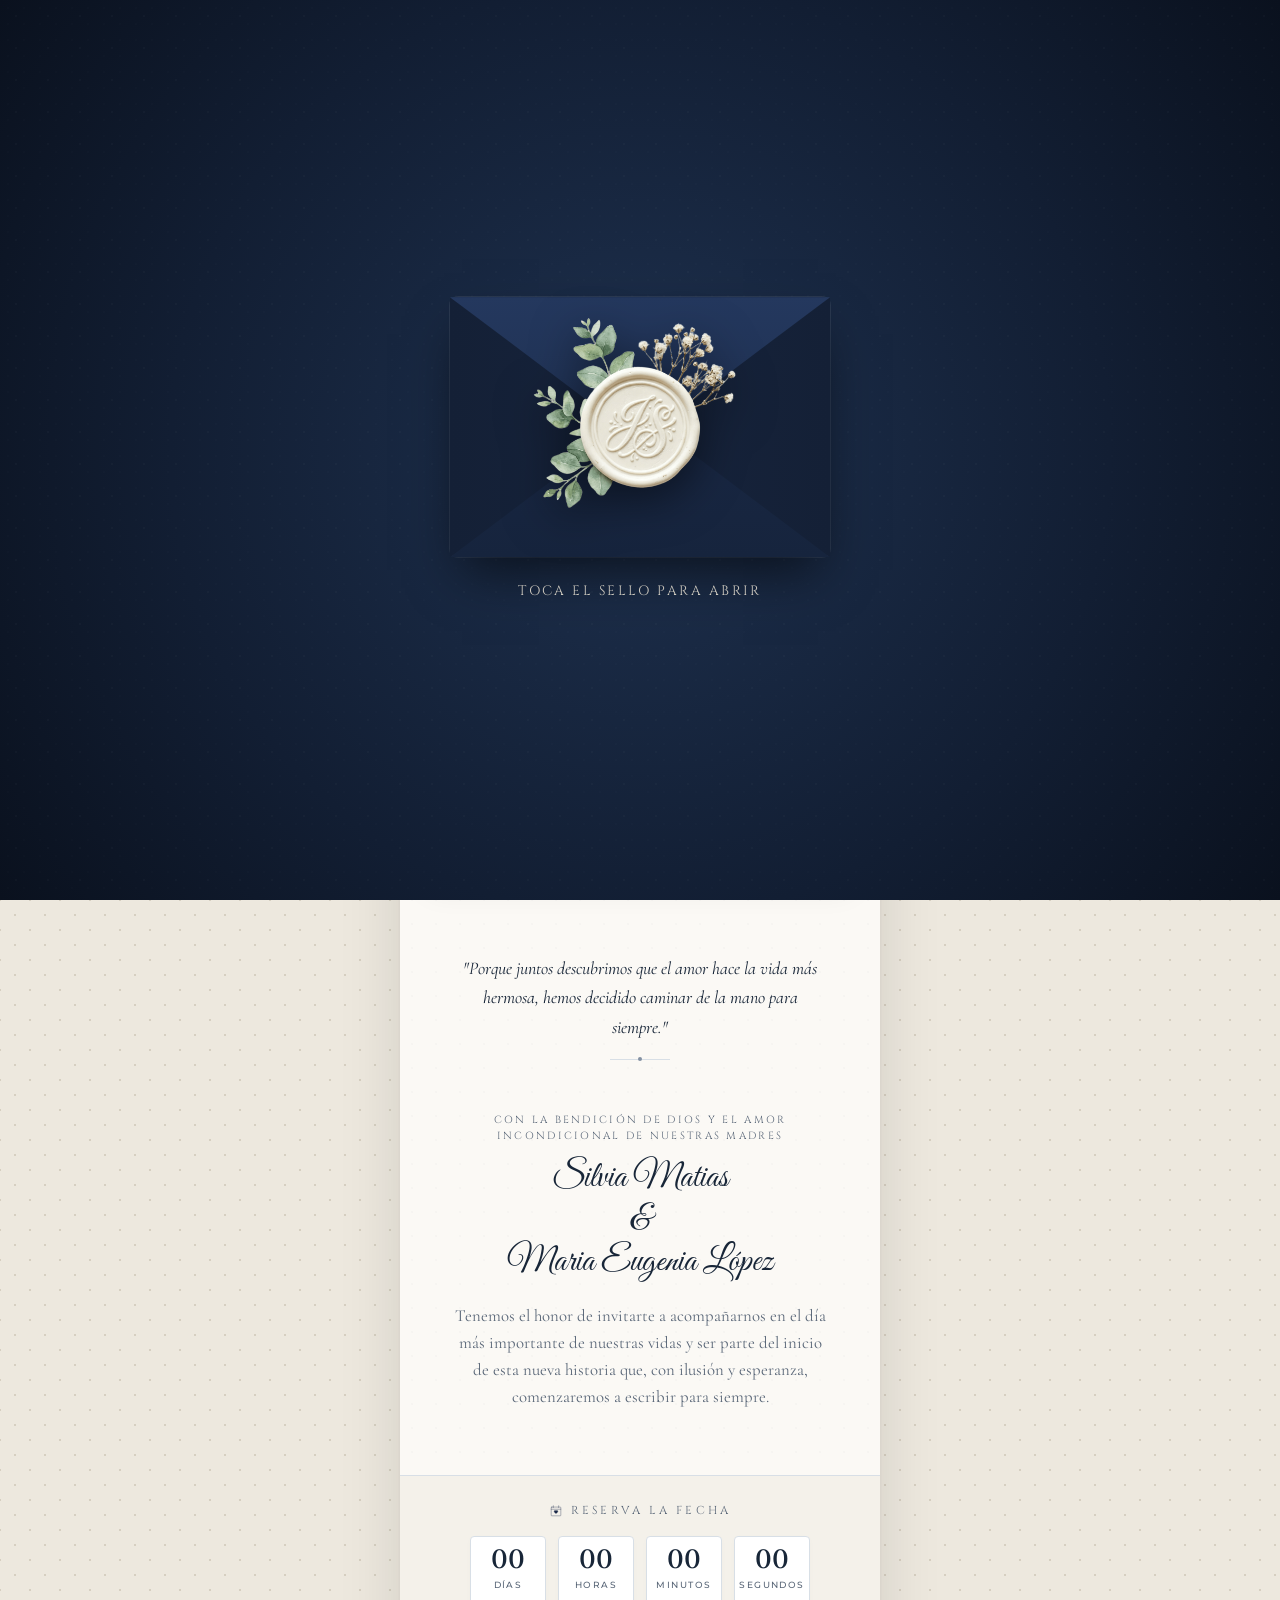
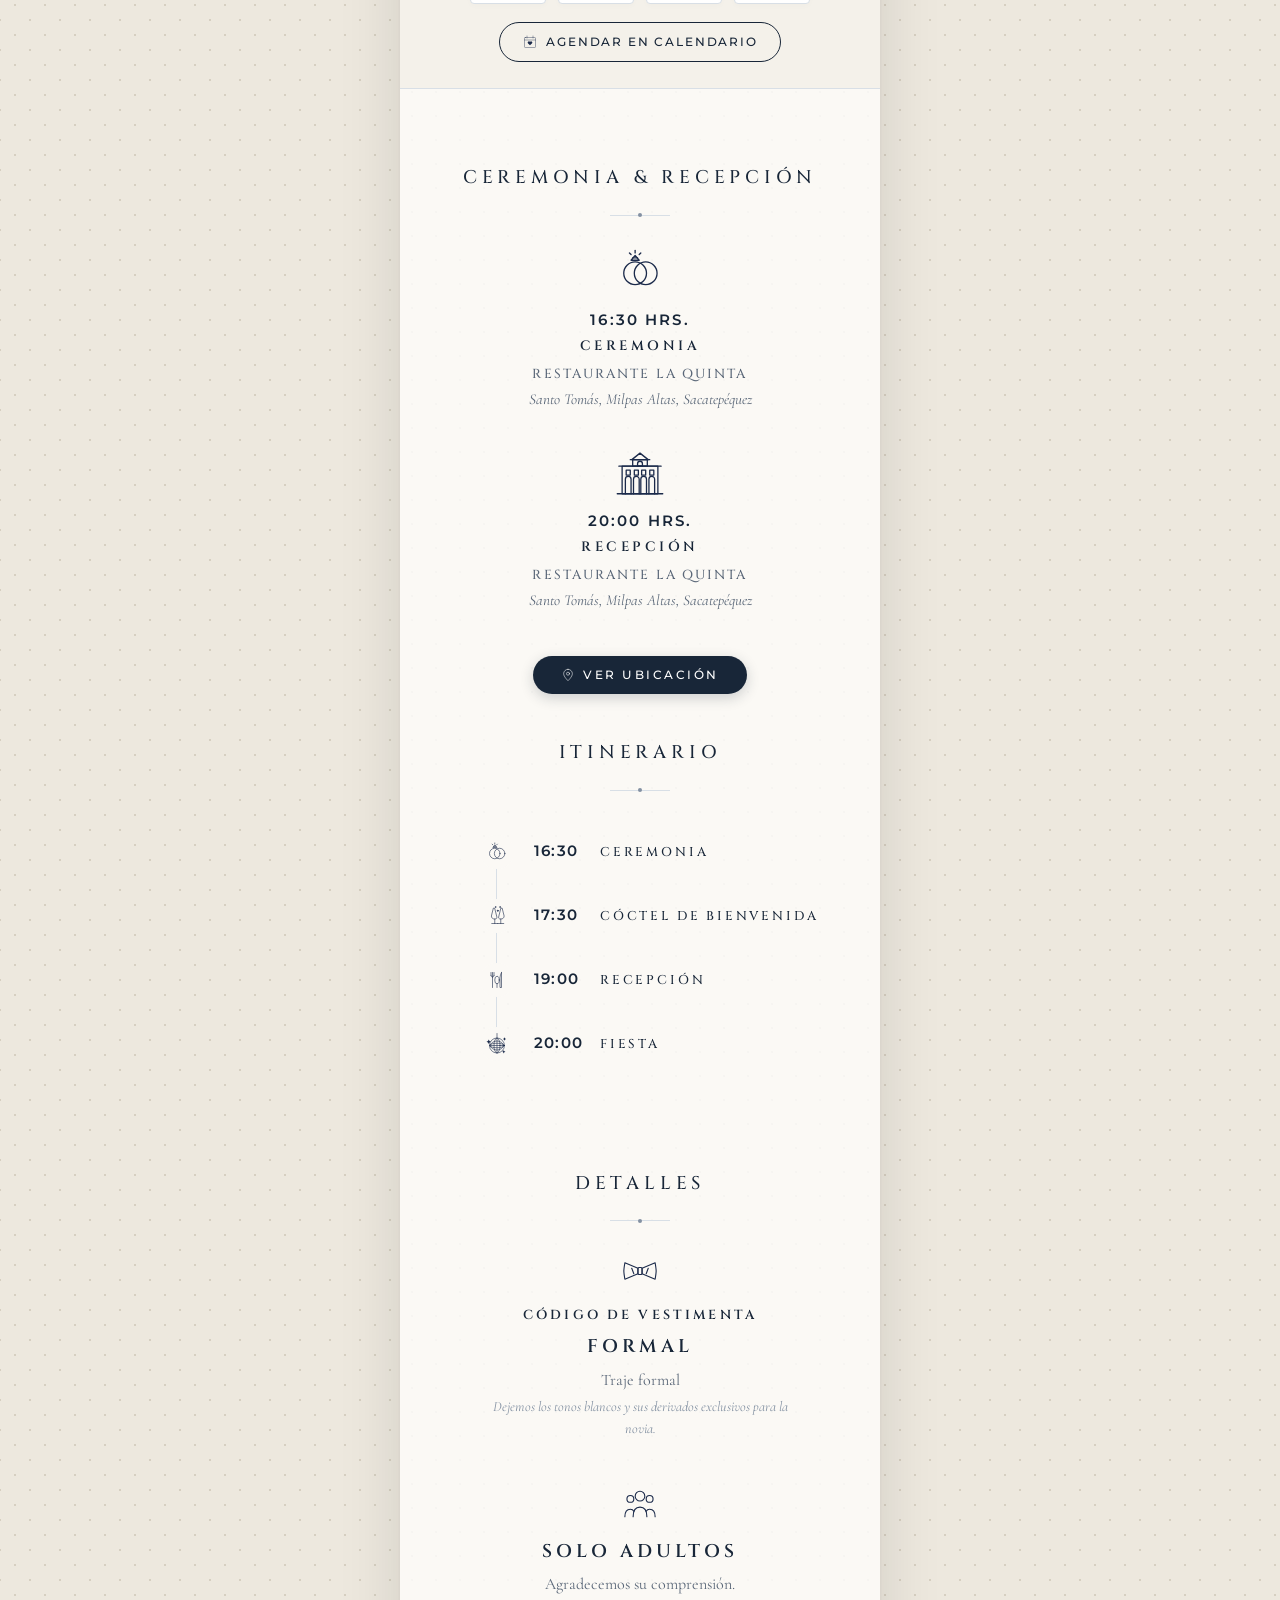
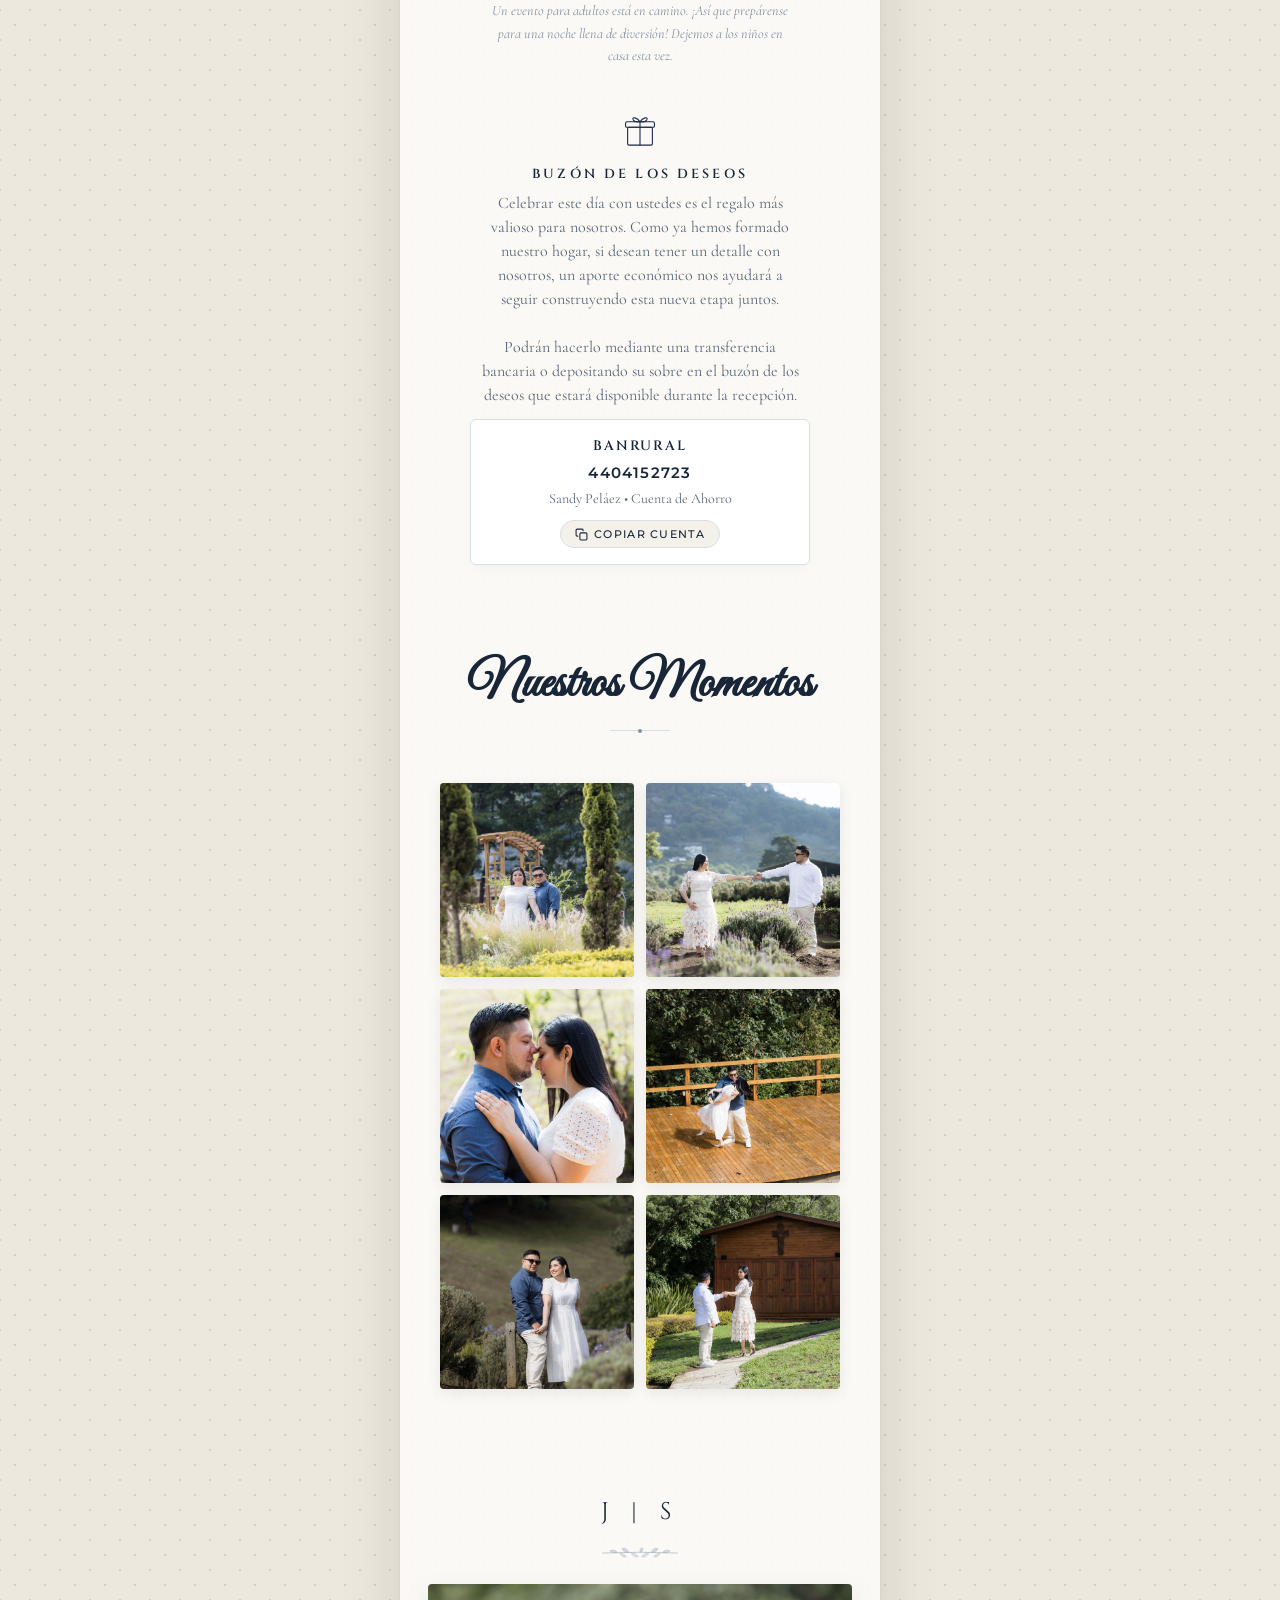
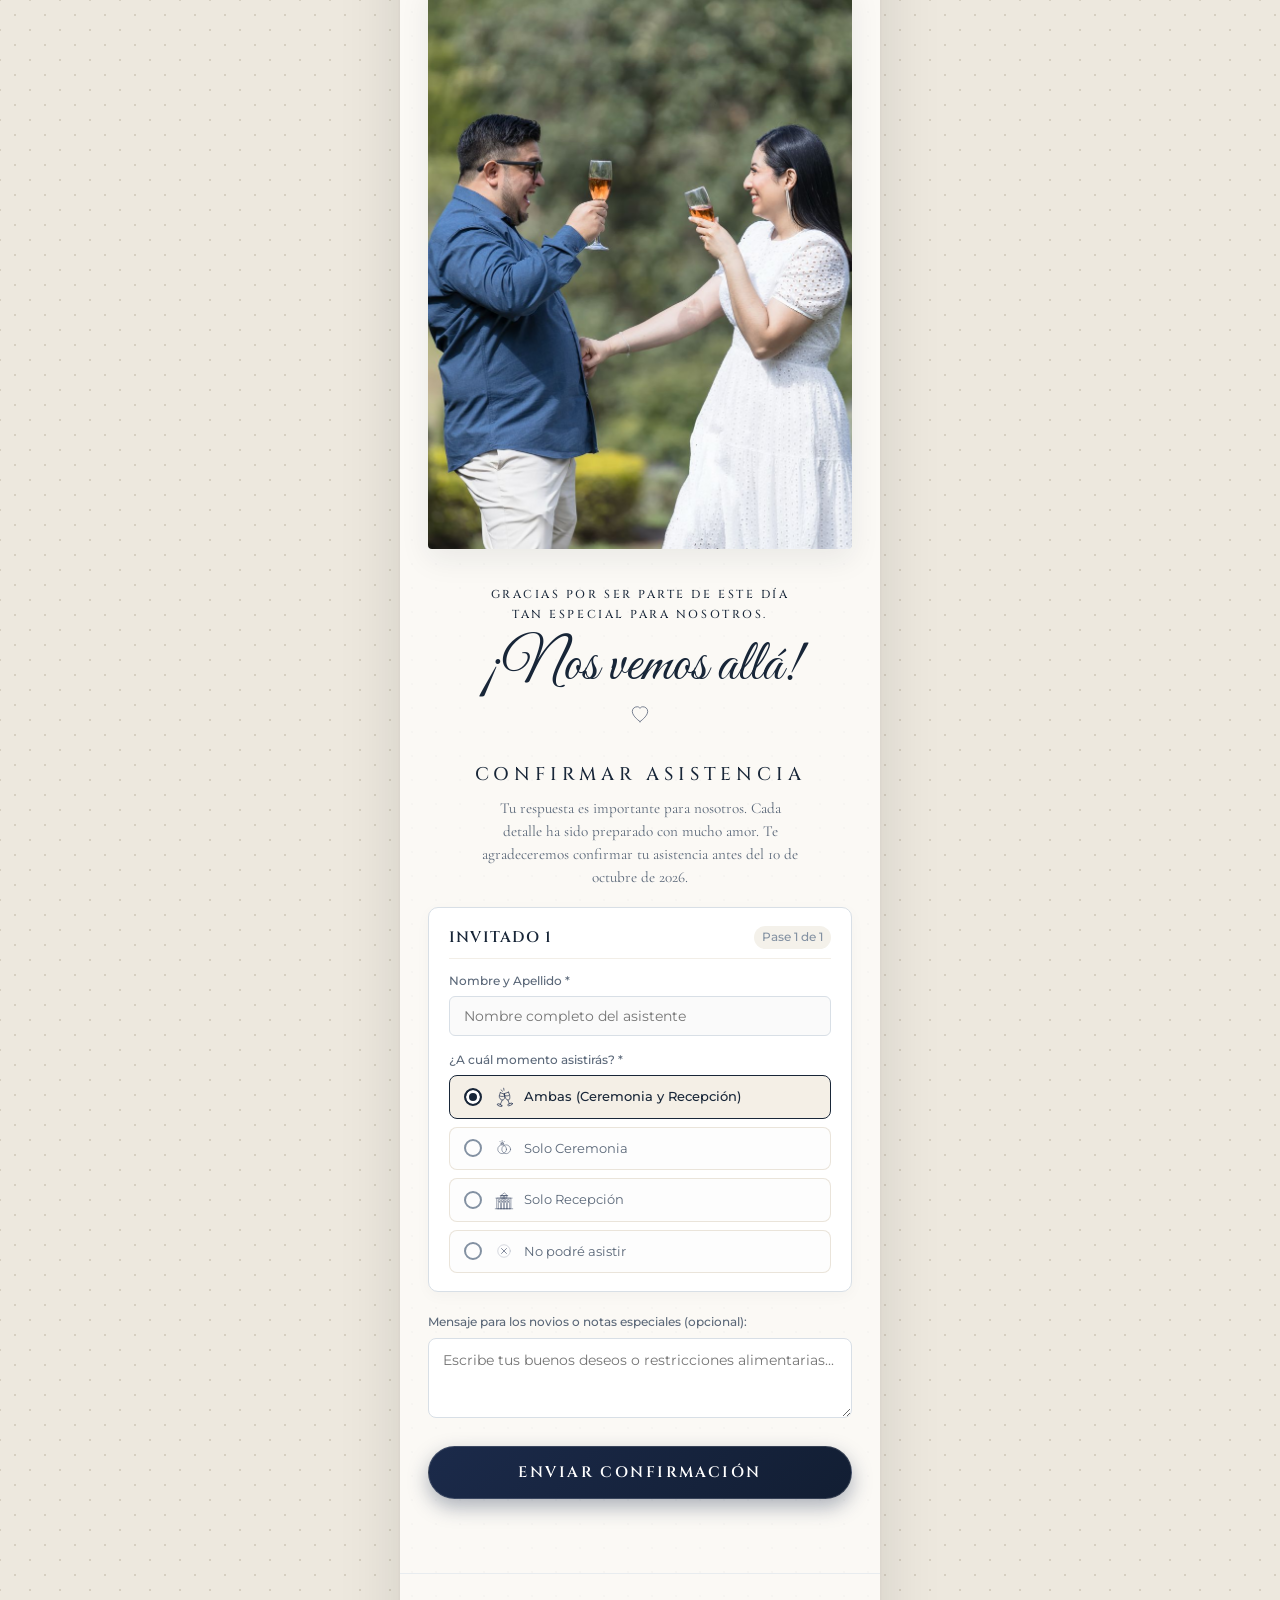
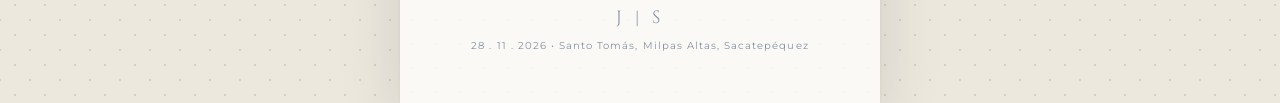
==== commit 559e3baa: "fix: cambios en contenido" ====
--- a/index.html
+++ b/index.html
@@ -270,9 +270,9 @@
         <div class="detail-icon-box">
           <img src="assets/icons/gift.svg" alt="Regalo">
         </div>
-        <div class="detail-title" id="giftsTitleDisplay">MESA DE REGALOS</div>
+        <div class="detail-title" id="giftsTitleDisplay">BUZÓN DE LOS DESEOS</div>
         <div class="detail-text" id="giftsDescDisplay">
-          Su presencia es el mejor regalo, pero si desean tener un detalle con nosotros, agradeceremos su contribución a nuestra mesa de regalos o transferencia bancaria:
+          Celebrar este día con ustedes es el regalo más valioso para nosotros. Como ya hemos formado nuestro hogar, si desean tener un detalle con nosotros, un aporte económico nos ayudará a seguir construyendo esta nueva etapa juntos.<br><br>Podrán hacerlo mediante una transferencia bancaria o depositando su sobre en el buzón de los deseos que estará disponible durante la recepción.
         </div>
 
         <!-- Cuentas Bancarias con Botón 1-Clic Copiar -->
@@ -290,30 +290,7 @@
               Copiar Cuenta
             </button>
           </div>
-
-          <!-- Banco Industrial -->
-          <div class="bank-card">
-            <div class="bank-name">BANCO INDUSTRIAL</div>
-            <div class="bank-account-num">123-456789-0</div>
-            <div class="bank-holder">José Alberto Herrera • Cuenta Monetaria</div>
-            <button class="btn-copy-account" data-account="1234567890">
-              <svg viewBox="0 0 24 24" fill="none" stroke="currentColor" stroke-width="2" stroke-linecap="round" stroke-linejoin="round">
-                <rect x="9" y="9" width="13" height="13" rx="2" ry="2"></rect>
-                <path d="M5 15H4a2 2 0 0 1-2-2V4a2 2 0 0 1 2-2h9a2 2 0 0 1 2 2v1"></path>
-              </svg>
-              Copiar Cuenta
-            </button>
-          </div>
-        </div>
-      </div>
-
-      <!-- Sobre de Deseos -->
-      <div class="detail-item" style="margin-top: 10px;">
-        <div class="detail-icon-box">
-          <img src="assets/icons/envelope.svg" alt="Sobre">
-        </div>
-        <div class="detail-title" id="wishesTitleDisplay">SOBRE DE DESEOS</div>
-        <div class="detail-text" id="wishesDescDisplay">Habrá un sobre en recepción para sus bendiciones y deseos.</div>
+        </div>
       </div>
     </section>
 
